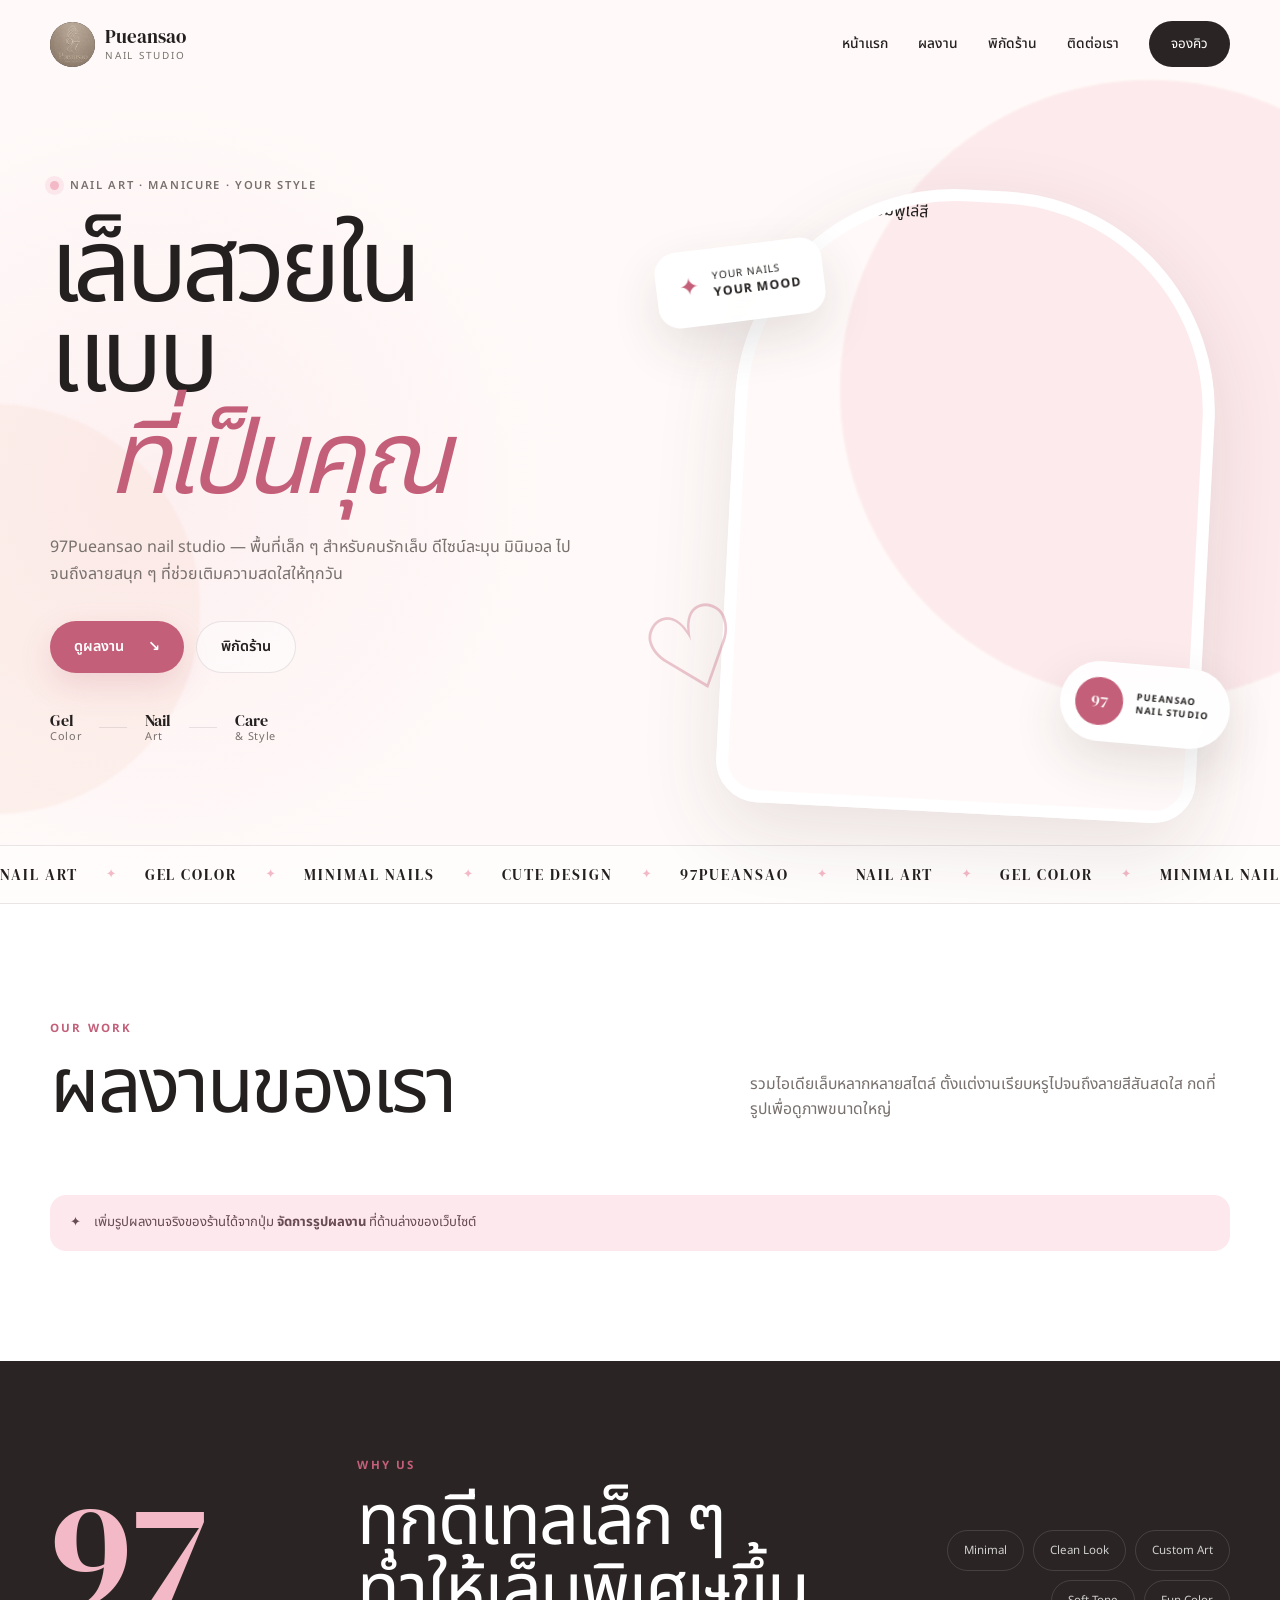
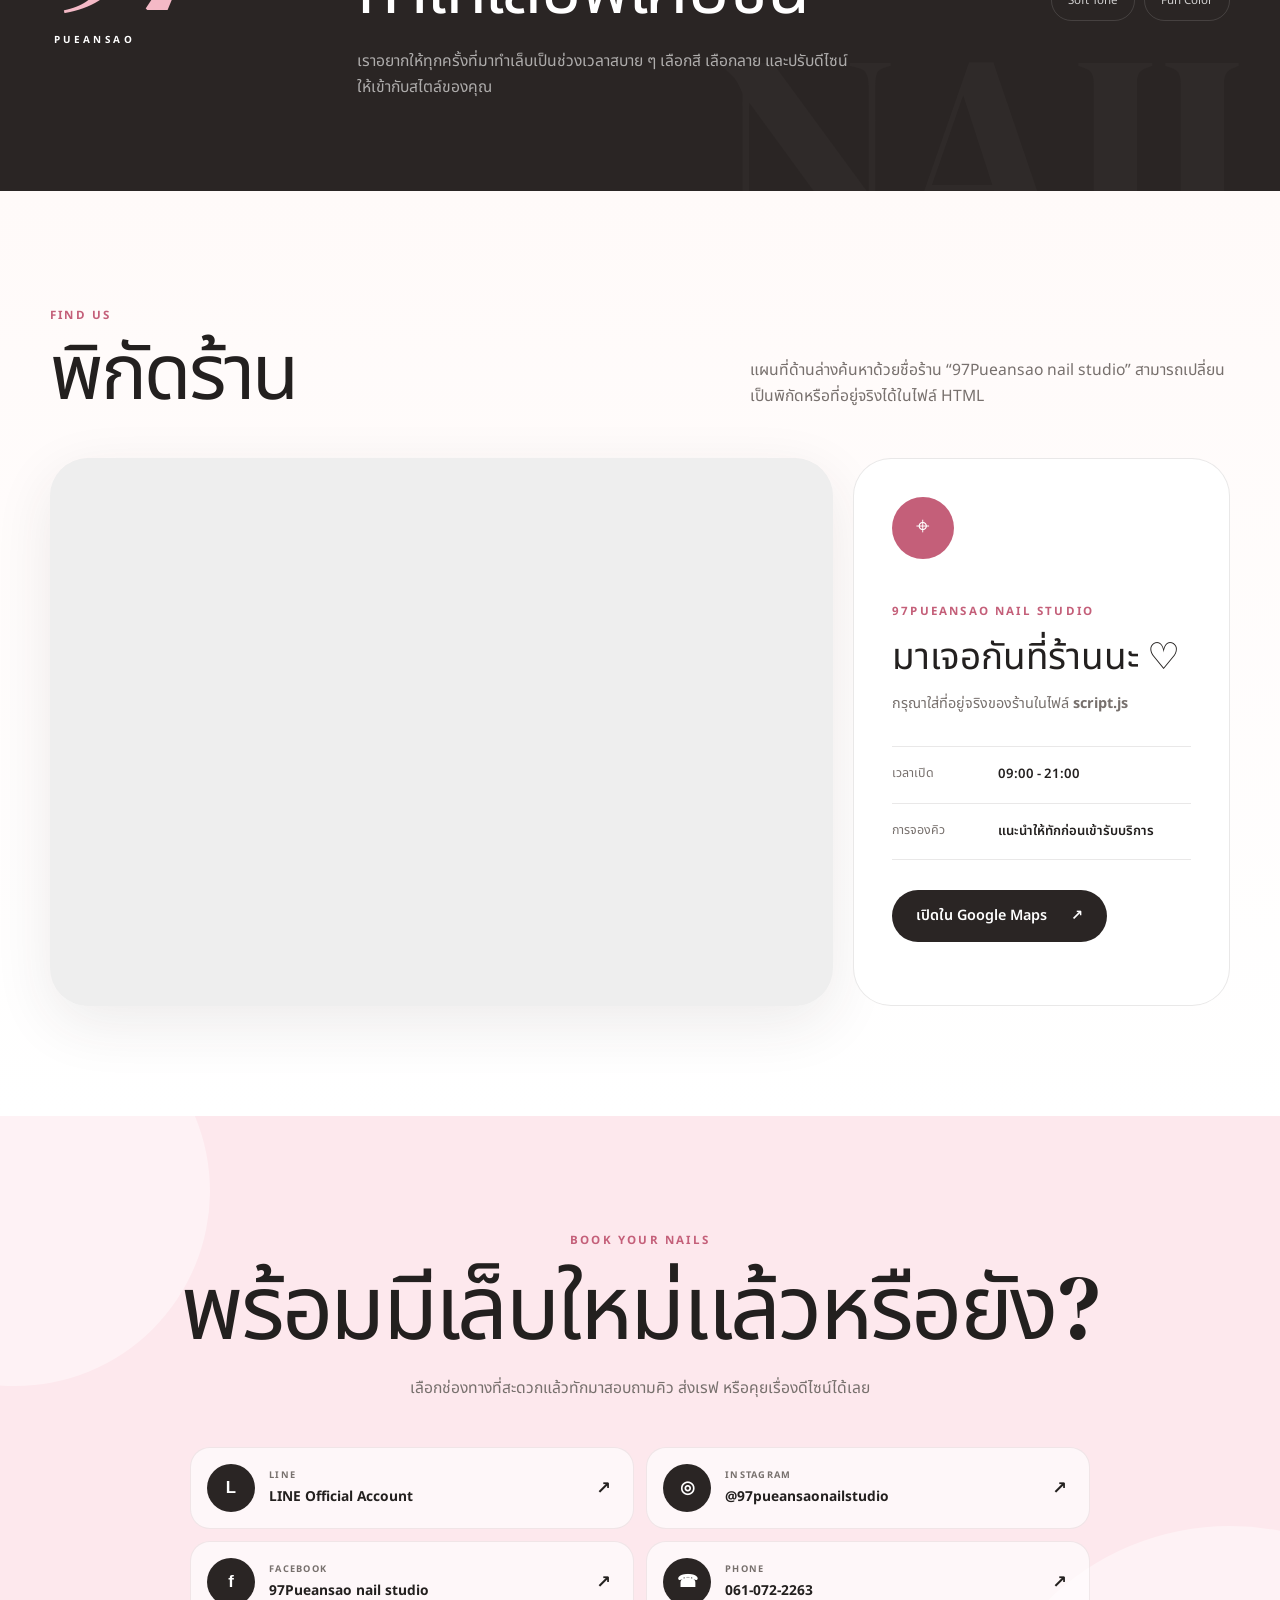
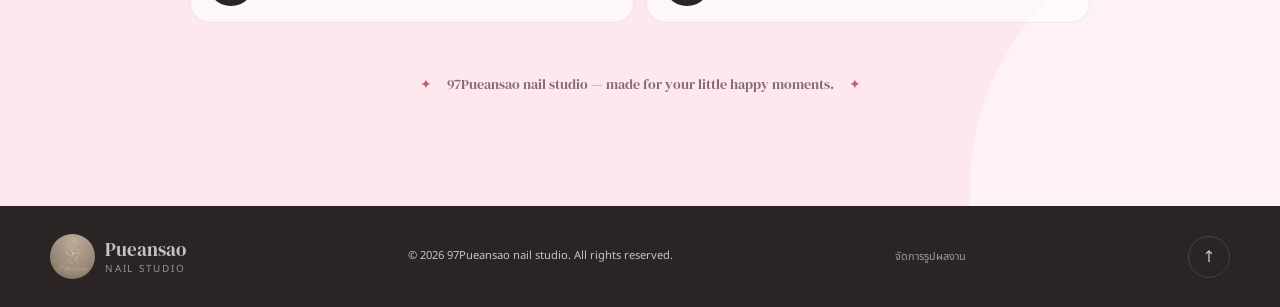
==== index.html @ 53c32f57 "Update Git" ====
<!DOCTYPE html>
<html lang="th">
<head>
  <meta charset="UTF-8" />
  <meta name="viewport" content="width=device-width, initial-scale=1.0" />
  <meta name="theme-color" content="#fff7f8" />
  <meta
    name="description"
    content="97Pueansao nail studio — ร้านทำเล็บสไตล์ละมุน ดูผลงาน พิกัดร้าน และช่องทางติดต่อได้ในหน้าเดียว"
  />
  <title>97Pueansao nail studio</title>

  <link rel="preconnect" href="https://fonts.googleapis.com">
  <link rel="preconnect" href="https://fonts.gstatic.com" crossorigin>
  <link href="https://fonts.googleapis.com/css2?family=DM+Serif+Display&family=Noto+Sans+Thai:wght@300;400;500;600;700&display=swap" rel="stylesheet">

  <link rel="stylesheet" href="styles.css" />
</head>

<body>
  <header class="site-header" id="top">
    <nav class="navbar container">
      <a class="brand" href="#top" aria-label="97Pueansao nail studio">
        <span class="brand-mark"><img src="assets/logo.jpg" alt="โลโก้ Pueansao Nail Studio" /></span>
        <span class="brand-text">
          <strong>Pueansao</strong>
          <small>nail studio</small>
        </span>
      </a>

      <button class="menu-toggle" type="button" aria-label="เปิดเมนู" aria-expanded="false">
        <span></span>
        <span></span>
      </button>

      <div class="nav-links">
        <a href="#home">หน้าแรก</a>
        <a href="#portfolio">ผลงาน</a>
        <a href="#location">พิกัดร้าน</a>
        <a href="#contact">ติดต่อเรา</a>
        <a class="nav-cta" href="#contact">จองคิว</a>
      </div>
    </nav>
  </header>

  <main>
    <section class="hero" id="home">
      <div class="hero-blob blob-one"></div>
      <div class="hero-blob blob-two"></div>

      <div class="container hero-grid">
        <div class="hero-copy reveal">
          <div class="eyebrow">
            <span class="eyebrow-dot"></span>
            NAIL ART · MANICURE · YOUR STYLE
          </div>

          <h1>
            เล็บสวยในแบบ
            <span>ที่เป็นคุณ</span>
          </h1>

          <p class="hero-text">
            97Pueansao nail studio — พื้นที่เล็ก ๆ สำหรับคนรักเล็บ
            ดีไซน์ละมุน มินิมอล ไปจนถึงลายสนุก ๆ ที่ช่วยเติมความสดใสให้ทุกวัน
          </p>

          <div class="hero-actions">
            <a class="btn btn-primary" href="#portfolio">
              ดูผลงาน
              <span aria-hidden="true">↘</span>
            </a>
            <a class="btn btn-ghost" href="#location">
              พิกัดร้าน
            </a>
          </div>

          <div class="hero-mini">
            <div>
              <strong>Gel</strong>
              <span>Color</span>
            </div>
            <i></i>
            <div>
              <strong>Nail</strong>
              <span>Art</span>
            </div>
            <i></i>
            <div>
              <strong>Care</strong>
              <span>& Style</span>
            </div>
          </div>
        </div>

        <div class="hero-visual reveal">
          <div class="hero-card hero-card-main">
            <img
              src="https://images.unsplash.com/photo-1746607242420-12fc2604775d?auto=format&fit=crop&w=1100&q=86"
              alt="ตัวอย่างเล็บโทนชมพูไล่สี"
            />
          </div>

          <div class="floating-card floating-card-top">
            <span class="sparkle">✦</span>
            <p>YOUR NAILS<br><strong>YOUR MOOD</strong></p>
          </div>

          <div class="floating-card floating-card-bottom">
            <span>97</span>
            <p>PUEANSAO<br>NAIL STUDIO</p>
          </div>

          <div class="hero-line-art">♡</div>
        </div>
      </div>

      <div class="marquee" aria-hidden="true">
        <div class="marquee-track">
          <span>NAIL ART</span><b>✦</b>
          <span>GEL COLOR</span><b>✦</b>
          <span>MINIMAL NAILS</span><b>✦</b>
          <span>CUTE DESIGN</span><b>✦</b>
          <span>97PUEANSAO</span><b>✦</b>
          <span>NAIL ART</span><b>✦</b>
          <span>GEL COLOR</span><b>✦</b>
          <span>MINIMAL NAILS</span><b>✦</b>
          <span>CUTE DESIGN</span><b>✦</b>
          <span>97PUEANSAO</span><b>✦</b>
        </div>
      </div>
    </section>

    <section class="portfolio section" id="portfolio">
      <div class="container">
        <div class="section-head reveal">
          <div>
            <span class="section-kicker">OUR WORK</span>
            <h2>ผลงานของเรา</h2>
          </div>
          <p>
            รวมไอเดียเล็บหลากหลายสไตล์ ตั้งแต่งานเรียบหรูไปจนถึงลายสีสันสดใส
            กดที่รูปเพื่อดูภาพขนาดใหญ่
          </p>
        </div>

        <div class="gallery" id="gallery"></div>

        <div class="portfolio-note reveal">
          <span>✦</span>
          <p>
            เพิ่มรูปผลงานจริงของร้านได้จากปุ่ม <strong>จัดการรูปผลงาน</strong> ที่ด้านล่างของเว็บไซต์
          </p>
        </div>
      </div>
    </section>

    <section class="about-strip">
      <div class="container about-grid">
        <div class="about-number reveal">
          <span>97</span>
          <small>PUEANSAO</small>
        </div>

        <div class="about-copy reveal">
          <span class="section-kicker">WHY US</span>
          <h2>ทุกดีเทลเล็ก ๆ<br>ทำให้เล็บพิเศษขึ้น</h2>
          <p>
            เราอยากให้ทุกครั้งที่มาทำเล็บเป็นช่วงเวลาสบาย ๆ
            เลือกสี เลือกลาย และปรับดีไซน์ให้เข้ากับสไตล์ของคุณ
          </p>
        </div>

        <div class="about-pills reveal">
          <span>Minimal</span>
          <span>Clean Look</span>
          <span>Custom Art</span>
          <span>Soft Tone</span>
          <span>Fun Color</span>
        </div>
      </div>
    </section>

    <section class="location section" id="location">
      <div class="container">
        <div class="section-head reveal">
          <div>
            <span class="section-kicker">FIND US</span>
            <h2>พิกัดร้าน</h2>
          </div>
          <p>
            แผนที่ด้านล่างค้นหาด้วยชื่อร้าน “97Pueansao nail studio”
            สามารถเปลี่ยนเป็นพิกัดหรือที่อยู่จริงได้ในไฟล์ HTML
          </p>
        </div>

        <div class="location-grid">
          <div class="map-card reveal">
            <iframe
              title="แผนที่ 97Pueansao nail studio"
              src="https://www.google.com/maps?q=97Pueansao%20nail%20studio&output=embed"
              loading="lazy"
              referrerpolicy="no-referrer-when-downgrade">
            </iframe>
          </div>

          <aside class="location-info reveal">
            <div class="location-icon">⌖</div>
            <span class="section-kicker">97PUEANSAO NAIL STUDIO</span>
            <h3>มาเจอกันที่ร้านนะ ♡</h3>

            <p class="location-address" id="shopAddress">
              กรุณาใส่ที่อยู่จริงของร้านในไฟล์ <strong>script.js</strong>
            </p>

            <div class="info-list">
              <div>
                <span>เวลาเปิด</span>
                <strong id="shopHours">09:00 - 21:00</strong>
              </div>
              <div>
                <span>การจองคิว</span>
                <strong>แนะนำให้ทักก่อนเข้ารับบริการ</strong>
              </div>
            </div>

            <a class="btn btn-dark" id="mapButton" href="https://www.google.com/maps/search/?api=1&query=97Pueansao+nail+studio" target="_blank" rel="noopener">
              เปิดใน Google Maps
              <span>↗</span>
            </a>
          </aside>
        </div>
      </div>
    </section>

    <section class="contact section" id="contact">
      <div class="contact-orb orb-left"></div>
      <div class="contact-orb orb-right"></div>

      <div class="container contact-inner reveal">
        <span class="section-kicker">BOOK YOUR NAILS</span>
        <h2>พร้อมมีเล็บใหม่แล้วหรือยัง?</h2>
        <p>
          เลือกช่องทางที่สะดวกแล้วทักมาสอบถามคิว ส่งเรฟ หรือคุยเรื่องดีไซน์ได้เลย
        </p>

        <div class="contact-links">
          <a class="contact-card" id="lineLink" href="#" data-contact="line">
            <span class="contact-icon">L</span>
            <div>
              <small>LINE</small>
              <strong id="lineText">เพิ่ม LINE ID</strong>
            </div>
            <b>↗</b>
          </a>

          <a class="contact-card" id="instagramLink" href="#" data-contact="instagram">
            <span class="contact-icon">◎</span>
            <div>
              <small>INSTAGRAM</small>
              <strong id="instagramText">เพิ่ม Instagram</strong>
            </div>
            <b>↗</b>
          </a>

          <a class="contact-card" id="facebookLink" href="#" data-contact="facebook">
            <span class="contact-icon">f</span>
            <div>
              <small>FACEBOOK</small>
              <strong id="facebookText">เพิ่ม Facebook</strong>
            </div>
            <b>↗</b>
          </a>

          <a class="contact-card" id="phoneLink" href="#" data-contact="phone">
            <span class="contact-icon">☎</span>
            <div>
              <small>PHONE</small>
              <strong id="phoneText">เพิ่มเบอร์โทร</strong>
            </div>
            <b>↗</b>
          </a>
        </div>

        <div class="contact-foot">
          <span>✦</span>
          <p>97Pueansao nail studio — made for your little happy moments.</p>
          <span>✦</span>
        </div>
      </div>
    </section>
  </main>

  <footer class="footer">
    <div class="container footer-inner">
      <a class="brand footer-brand" href="#top">
        <span class="brand-mark"><img src="assets/logo.jpg" alt="โลโก้ Pueansao Nail Studio" /></span>
        <span class="brand-text">
          <strong>Pueansao</strong>
          <small>nail studio</small>
        </span>
      </a>

      <p>© <span id="year"></span> 97Pueansao nail studio. All rights reserved.</p>

      <button class="admin-entry" id="adminEntry" type="button">จัดการรูปผลงาน</button>

      <a href="#top" class="back-top" aria-label="กลับขึ้นด้านบน">↑</a>
    </div>
  </footer>

  <dialog class="admin-dialog" id="adminLoginDialog" aria-labelledby="adminLoginTitle">
    <form class="admin-panel" id="adminLoginForm">
      <button class="dialog-close" type="button" data-close-dialog="adminLoginDialog" aria-label="ปิด">×</button>
      <span class="section-kicker">ADMIN</span>
      <h2 id="adminLoginTitle">เข้าสู่ระบบจัดการรูป</h2>
      <p>กรอกรหัสผ่านเพื่อเพิ่มหรือลบรูปผลงาน</p>
      <label>รหัสผ่าน<input id="adminPassword" type="password" required autocomplete="current-password" /></label>
      <p class="form-message" id="adminLoginMessage" aria-live="polite"></p>
      <button class="btn btn-dark" type="submit">เข้าสู่ระบบ <span>→</span></button>
    </form>
  </dialog>

  <dialog class="admin-dialog" id="adminGalleryDialog" aria-labelledby="adminGalleryTitle">
    <form class="admin-panel" id="adminGalleryForm">
      <button class="dialog-close" type="button" data-close-dialog="adminGalleryDialog" aria-label="ปิด">×</button>
      <span class="section-kicker">GALLERY ADMIN</span>
      <h2 id="adminGalleryTitle">เพิ่มรูปผลงาน</h2>
      <p>เลือก JPG, PNG หรือ WebP ได้ครั้งละหลายรูป ระบบจะย่อขนาดให้ก่อนบันทึก</p>
      <label>ชื่อผลงาน (ใช้กับทุกรูป)<input id="uploadTitle" type="text" maxlength="60" placeholder="เช่น Soft pink manicure" /></label>
      <label>เลือกรูป<input id="galleryFiles" type="file" accept="image/jpeg,image/png,image/webp" multiple required /></label>
      <p class="form-message" id="adminGalleryMessage" aria-live="polite"></p>
      <div class="admin-actions">
        <button class="btn btn-dark" type="submit">บันทึกรูป <span>↑</span></button>
        <button class="text-button" id="adminLogout" type="button">ออกจากระบบ</button>
      </div>
    </form>
  </dialog>

  <div class="lightbox" id="lightbox" aria-hidden="true" role="dialog" aria-label="รูปผลงานขนาดใหญ่">
    <button class="lightbox-close" type="button" aria-label="ปิดรูป">×</button>
    <div class="lightbox-content">
      <img id="lightboxImage" src="" alt="" />
      <p id="lightboxTitle"></p>
    </div>
  </div>

  <script src="script.js"></script>
</body>
</html>
---- styles.css ----
:root {
  --bg: #fffaf9;
  --paper: #ffffff;
  --ink: #23201f;
  --muted: #77706d;
  --pink: #f4b9c6;
  --pink-soft: #fde8ed;
  --peach: #f5d6c8;
  --cream: #f7efe5;
  --rose: #c45f79;
  --dark: #2a2524;
  --border: rgba(42, 37, 36, 0.1);
  --shadow: 0 26px 80px rgba(67, 44, 44, 0.12);
  --radius-xl: 38px;
  --radius-lg: 28px;
  --radius-md: 20px;
  --container: 1180px;
}

* {
  box-sizing: border-box;
}

html {
  scroll-behavior: smooth;
}

body {
  margin: 0;
  min-width: 320px;
  color: var(--ink);
  background:
    radial-gradient(circle at 12% 14%, rgba(244, 185, 198, 0.16), transparent 26rem),
    var(--bg);
  font-family: "Noto Sans Thai", system-ui, -apple-system, BlinkMacSystemFont, "Segoe UI", sans-serif;
  line-height: 1.65;
  overflow-x: hidden;
}

body.no-scroll {
  overflow: hidden;
}

img {
  display: block;
  width: 100%;
}

a {
  color: inherit;
  text-decoration: none;
}

button,
a {
  -webkit-tap-highlight-color: transparent;
}

button {
  font: inherit;
}

.container {
  width: min(calc(100% - 40px), var(--container));
  margin-inline: auto;
}

.section {
  padding: 110px 0;
}

.section-kicker {
  display: inline-block;
  margin-bottom: 10px;
  color: var(--rose);
  font-size: 0.72rem;
  font-weight: 700;
  letter-spacing: 0.19em;
}

.section-head {
  display: grid;
  grid-template-columns: 1fr minmax(280px, 480px);
  gap: 40px;
  align-items: end;
  margin-bottom: 48px;
}

.section-head h2,
.about-copy h2,
.contact h2 {
  margin: 0;
  font-family: "DM Serif Display", "Noto Sans Thai", serif;
  font-size: clamp(2.6rem, 6vw, 4.9rem);
  line-height: 0.98;
  font-weight: 400;
  letter-spacing: -0.03em;
}

.section-head p,
.about-copy p,
.contact-inner > p {
  margin: 0;
  color: var(--muted);
  font-size: 0.98rem;
}

/* Header */
.site-header {
  position: fixed;
  z-index: 50;
  top: 0;
  left: 0;
  width: 100%;
  transition: 0.35s ease;
}

.site-header.scrolled {
  background: rgba(255, 250, 249, 0.82);
  border-bottom: 1px solid var(--border);
  backdrop-filter: blur(18px);
  -webkit-backdrop-filter: blur(18px);
}

.navbar {
  height: 88px;
  display: flex;
  align-items: center;
  justify-content: space-between;
}

.brand {
  display: inline-flex;
  align-items: center;
  gap: 10px;
}

.brand-mark {
  width: 45px;
  height: 45px;
  display: grid;
  place-items: center;
  overflow: hidden;
  border-radius: 50%;
  background: var(--dark);
  color: white;
  font-family: "DM Serif Display", serif;
  font-size: 1.15rem;
  line-height: 1;
}

.brand-mark img {
  width: 100%;
  height: 100%;
  object-fit: cover;
  object-position: center 43%;
}

.brand-text {
  display: flex;
  flex-direction: column;
  line-height: 1;
}

.brand-text strong {
  font-family: "DM Serif Display", serif;
  font-size: 1.2rem;
  font-weight: 400;
}

.brand-text small {
  margin-top: 5px;
  color: var(--muted);
  font-size: 0.62rem;
  text-transform: uppercase;
  letter-spacing: 0.18em;
}

.nav-links {
  display: flex;
  align-items: center;
  gap: 30px;
}

.nav-links > a:not(.nav-cta) {
  position: relative;
  font-size: 0.86rem;
  font-weight: 500;
}

.nav-links > a:not(.nav-cta)::after {
  content: "";
  position: absolute;
  left: 0;
  bottom: -7px;
  width: 0;
  height: 1px;
  background: var(--ink);
  transition: width 0.25s ease;
}

.nav-links > a:not(.nav-cta):hover::after {
  width: 100%;
}

.nav-cta {
  padding: 12px 22px;
  border-radius: 999px;
  color: white;
  background: var(--dark);
  font-size: 0.84rem;
}

.menu-toggle {
  display: none;
  width: 46px;
  height: 46px;
  border: 0;
  border-radius: 50%;
  background: var(--dark);
  cursor: pointer;
}

.menu-toggle span {
  width: 18px;
  height: 1.5px;
  display: block;
  margin: 5px auto;
  background: white;
  transition: 0.25s ease;
}

/* Hero */
.hero {
  position: relative;
  min-height: 100vh;
  padding: 145px 0 0;
  overflow: hidden;
}

.hero-grid {
  min-height: calc(100vh - 200px);
  display: grid;
  grid-template-columns: 0.95fr 1.05fr;
  gap: 65px;
  align-items: center;
}

.hero-copy {
  position: relative;
  z-index: 2;
  padding-bottom: 70px;
}

.eyebrow {
  display: flex;
  align-items: center;
  gap: 11px;
  margin-bottom: 25px;
  color: var(--muted);
  font-size: 0.7rem;
  font-weight: 600;
  letter-spacing: 0.15em;
}

.eyebrow-dot {
  width: 9px;
  height: 9px;
  border-radius: 50%;
  background: var(--pink);
  box-shadow: 0 0 0 5px rgba(244, 185, 198, 0.25);
}

.hero h1 {
  margin: 0;
  max-width: 650px;
  font-family: "DM Serif Display", "Noto Sans Thai", serif;
  font-size: clamp(4rem, 8vw, 7.2rem);
  font-weight: 400;
  line-height: 0.88;
  letter-spacing: -0.055em;
}

.hero h1 span {
  display: block;
  margin: 12px 0 0 58px;
  color: var(--rose);
  font-style: italic;
  white-space: nowrap;
}

.hero-text {
  max-width: 530px;
  margin: 32px 0 0;
  color: var(--muted);
  font-size: 1rem;
}

.hero-actions {
  display: flex;
  flex-wrap: wrap;
  gap: 12px;
  margin-top: 34px;
}

.btn {
  min-height: 52px;
  display: inline-flex;
  align-items: center;
  justify-content: center;
  gap: 24px;
  padding: 0 24px;
  border-radius: 999px;
  font-size: 0.9rem;
  font-weight: 600;
  transition: transform 0.2s ease, box-shadow 0.2s ease, background 0.2s ease;
}

.btn:hover {
  transform: translateY(-2px);
}

.btn-primary {
  color: white;
  background: var(--rose);
  box-shadow: 0 12px 32px rgba(196, 95, 121, 0.2);
}

.btn-ghost {
  border: 1px solid var(--border);
  background: rgba(255, 255, 255, 0.46);
}

.btn-dark {
  color: white;
  background: var(--dark);
}

.hero-mini {
  display: flex;
  align-items: center;
  gap: 18px;
  margin-top: 38px;
}

.hero-mini div {
  display: flex;
  flex-direction: column;
  line-height: 1.2;
}

.hero-mini strong {
  font-family: "DM Serif Display", serif;
  font-size: 1rem;
  font-weight: 400;
}

.hero-mini span {
  color: var(--muted);
  font-size: 0.68rem;
  letter-spacing: 0.06em;
}

.hero-mini i {
  width: 28px;
  height: 1px;
  background: var(--border);
}

.hero-visual {
  position: relative;
  min-height: 650px;
}

.hero-card {
  position: absolute;
  overflow: hidden;
  box-shadow: var(--shadow);
}

.hero-card-main {
  top: 20px;
  right: 20px;
  width: min(82%, 480px);
  aspect-ratio: 0.77;
  border: 12px solid white;
  border-radius: 220px 220px 42px 42px;
  transform: rotate(3deg);
}

.hero-card-main img {
  height: 100%;
  object-fit: cover;
}

.floating-card {
  position: absolute;
  z-index: 3;
  display: flex;
  align-items: center;
  background: rgba(255, 255, 255, 0.9);
  border: 1px solid rgba(255, 255, 255, 0.9);
  box-shadow: 0 20px 50px rgba(50, 35, 35, 0.12);
  backdrop-filter: blur(12px);
}

.floating-card-top {
  top: 75px;
  left: 2%;
  gap: 14px;
  padding: 17px 22px;
  border-radius: 22px;
  transform: rotate(-7deg);
}

.floating-card-top .sparkle {
  color: var(--rose);
  font-size: 1.5rem;
}

.floating-card-top p {
  margin: 0;
  font-size: 0.64rem;
  line-height: 1.45;
  letter-spacing: 0.1em;
}

.floating-card-top strong {
  font-size: 0.77rem;
}

.floating-card-bottom {
  right: 0;
  bottom: 75px;
  gap: 13px;
  padding: 15px 20px 15px 14px;
  border-radius: 999px;
  transform: rotate(5deg);
}

.floating-card-bottom > span {
  width: 48px;
  height: 48px;
  display: grid;
  place-items: center;
  border-radius: 50%;
  color: white;
  background: var(--rose);
  font-family: "DM Serif Display", serif;
  font-size: 1rem;
}

.floating-card-bottom p {
  margin: 0;
  font-size: 0.58rem;
  font-weight: 700;
  line-height: 1.4;
  letter-spacing: 0.13em;
}

.hero-line-art {
  position: absolute;
  left: 0;
  bottom: 75px;
  color: rgba(196, 95, 121, 0.34);
  font-family: Georgia, serif;
  font-size: 7rem;
  transform: rotate(-20deg);
}

.hero-blob {
  position: absolute;
  border-radius: 50%;
  filter: blur(1px);
}

.blob-one {
  top: 80px;
  right: -180px;
  width: 620px;
  height: 620px;
  background: rgba(244, 185, 198, 0.24);
}

.blob-two {
  left: -210px;
  bottom: 90px;
  width: 410px;
  height: 410px;
  background: rgba(245, 214, 200, 0.25);
}

.marquee {
  width: 100%;
  overflow: hidden;
  border-block: 1px solid var(--border);
  background: rgba(255, 255, 255, 0.38);
}

.marquee-track {
  width: max-content;
  display: flex;
  align-items: center;
  gap: 28px;
  padding: 16px 0;
  animation: marquee 24s linear infinite;
}

.marquee span {
  font-family: "DM Serif Display", serif;
  font-size: 0.95rem;
  letter-spacing: 0.13em;
}

.marquee b {
  color: var(--pink);
  font-size: 0.8rem;
}

@keyframes marquee {
  to {
    transform: translateX(-50%);
  }
}

/* Portfolio */
.portfolio {
  background: var(--paper);
}

.gallery {
  display: grid;
  grid-template-columns: repeat(3, 1fr);
  grid-auto-rows: 245px;
  gap: 16px;
}

.gallery-item {
  position: relative;
  min-width: 0;
  padding: 0;
  overflow: hidden;
  border: 0;
  border-radius: var(--radius-md);
  background: var(--cream);
  cursor: zoom-in;
}

.gallery-tall {
  grid-row: span 2;
}

.gallery-wide {
  grid-column: span 2;
}

.gallery-item img {
  width: 100%;
  height: 100%;
  object-fit: cover;
  transition: transform 0.55s cubic-bezier(.2,.8,.2,1);
}

.gallery-overlay {
  position: absolute;
  inset: auto 12px 12px 12px;
  display: flex;
  justify-content: space-between;
  align-items: center;
  gap: 14px;
  padding: 14px 16px;
  border: 1px solid rgba(255, 255, 255, 0.4);
  border-radius: 15px;
  color: white;
  background: rgba(28, 23, 22, 0.34);
  backdrop-filter: blur(12px);
  opacity: 0;
  transform: translateY(12px);
  transition: 0.3s ease;
}

.gallery-overlay small {
  font-size: 0.58rem;
  font-weight: 700;
  letter-spacing: 0.14em;
}

.gallery-overlay strong {
  font-family: "DM Serif Display", serif;
  font-size: 1rem;
  font-weight: 400;
}

.gallery-item:hover img {
  transform: scale(1.045);
}

.gallery-item:hover .gallery-overlay {
  opacity: 1;
  transform: translateY(0);
}

.portfolio-note {
  display: flex;
  align-items: center;
  gap: 13px;
  margin-top: 24px;
  padding: 17px 20px;
  border-radius: 16px;
  background: var(--pink-soft);
  color: #684b53;
  font-size: 0.82rem;
}

.portfolio-note p {
  margin: 0;
}

.portfolio-note code {
  padding: 2px 6px;
  border-radius: 6px;
  background: rgba(255,255,255,0.55);
}

/* About strip */
.about-strip {
  position: relative;
  padding: 90px 0;
  overflow: hidden;
  background: var(--dark);
  color: white;
}

.about-strip::after {
  content: "NAIL";
  position: absolute;
  right: -35px;
  bottom: -105px;
  color: rgba(255, 255, 255, 0.025);
  font-family: "DM Serif Display", serif;
  font-size: 18rem;
  line-height: 1;
}

.about-grid {
  position: relative;
  z-index: 2;
  display: grid;
  grid-template-columns: 0.7fr 1.4fr 0.9fr;
  gap: 60px;
  align-items: center;
}

.about-number {
  display: flex;
  flex-direction: column;
  align-items: flex-start;
}

.about-number span {
  color: var(--pink);
  font-family: "DM Serif Display", serif;
  font-size: clamp(7rem, 12vw, 10rem);
  line-height: 0.7;
}

.about-number small {
  margin-top: 22px;
  padding-left: 4px;
  font-size: 0.62rem;
  font-weight: 700;
  letter-spacing: 0.34em;
}

.about-copy h2 {
  font-size: clamp(2.6rem, 5.5vw, 4.5rem);
}

.about-copy p {
  max-width: 500px;
  margin-top: 26px;
  color: rgba(255, 255, 255, 0.62);
}

.about-pills {
  display: flex;
  flex-wrap: wrap;
  justify-content: flex-end;
  gap: 9px;
}

.about-pills span {
  padding: 10px 16px;
  border: 1px solid rgba(255, 255, 255, 0.13);
  border-radius: 999px;
  color: rgba(255, 255, 255, 0.78);
  font-size: 0.72rem;
}

/* Location */
.location {
  background: linear-gradient(180deg, var(--bg), #fff);
}

.location-grid {
  display: grid;
  grid-template-columns: 1.35fr 0.65fr;
  gap: 20px;
}

.map-card {
  min-height: 540px;
  overflow: hidden;
  border-radius: var(--radius-xl);
  background: #eee;
  box-shadow: 0 18px 60px rgba(51, 42, 40, 0.09);
}

.map-card iframe {
  width: 100%;
  height: 100%;
  min-height: 540px;
  border: 0;
  filter: saturate(0.68) contrast(0.95);
}

.location-info {
  padding: 38px;
  border: 1px solid var(--border);
  border-radius: var(--radius-xl);
  background: white;
}

.location-icon {
  width: 62px;
  height: 62px;
  display: grid;
  place-items: center;
  margin-bottom: 38px;
  border-radius: 50%;
  color: white;
  background: var(--rose);
  font-size: 1.5rem;
}

.location-info h3 {
  margin: 4px 0 15px;
  font-family: "DM Serif Display", "Noto Sans Thai", serif;
  font-size: 2.3rem;
  font-weight: 400;
  line-height: 1.15;
}

.location-address {
  margin: 0 0 30px;
  color: var(--muted);
  font-size: 0.9rem;
}

.info-list {
  margin-bottom: 30px;
  border-top: 1px solid var(--border);
}

.info-list div {
  display: grid;
  grid-template-columns: 92px 1fr;
  gap: 14px;
  padding: 17px 0;
  border-bottom: 1px solid var(--border);
}

.info-list span {
  color: var(--muted);
  font-size: 0.78rem;
}

.info-list strong {
  font-size: 0.82rem;
  font-weight: 600;
}

/* Contact */
.contact {
  position: relative;
  overflow: hidden;
  color: var(--ink);
  background: var(--pink-soft);
}

.contact-inner {
  position: relative;
  z-index: 2;
  text-align: center;
}

.contact h2 {
  margin-top: 4px;
  font-size: clamp(3rem, 7vw, 5.7rem);
}

.contact-inner > p {
  max-width: 620px;
  margin: 24px auto 0;
}

.contact-links {
  max-width: 900px;
  display: grid;
  grid-template-columns: repeat(2, 1fr);
  gap: 12px;
  margin: 45px auto 0;
}

.contact-card {
  display: grid;
  grid-template-columns: 48px 1fr auto;
  gap: 14px;
  align-items: center;
  padding: 16px;
  border: 1px solid rgba(112, 69, 81, 0.1);
  border-radius: 20px;
  text-align: left;
  background: rgba(255, 255, 255, 0.64);
  transition: transform 0.22s ease, background 0.22s ease, box-shadow 0.22s ease;
}

.contact-card:hover {
  transform: translateY(-3px);
  background: white;
  box-shadow: 0 18px 45px rgba(87, 52, 61, 0.08);
}

.contact-icon {
  width: 48px;
  height: 48px;
  display: grid;
  place-items: center;
  border-radius: 50%;
  color: white;
  background: var(--dark);
  font-family: Arial, sans-serif;
  font-size: 1.05rem;
  font-weight: 700;
}

.contact-card div {
  display: flex;
  flex-direction: column;
}

.contact-card small {
  color: var(--muted);
  font-size: 0.58rem;
  font-weight: 700;
  letter-spacing: 0.14em;
}

.contact-card strong {
  margin-top: 3px;
  font-size: 0.86rem;
}

.contact-card b {
  padding-right: 6px;
  font-size: 1.1rem;
}

.contact-foot {
  display: flex;
  align-items: center;
  justify-content: center;
  gap: 15px;
  margin-top: 50px;
  color: #896b73;
  font-family: "DM Serif Display", serif;
  font-size: 0.88rem;
}

.contact-foot p {
  margin: 0;
}

.contact-foot span {
  color: var(--rose);
}

.contact-orb {
  position: absolute;
  border-radius: 50%;
  background: rgba(255, 255, 255, 0.42);
}

.orb-left {
  width: 390px;
  height: 390px;
  left: -180px;
  top: -120px;
}

.orb-right {
  width: 520px;
  height: 520px;
  right: -210px;
  bottom: -240px;
}

/* Footer */
.footer {
  padding: 28px 0;
  color: rgba(255, 255, 255, 0.72);
  background: var(--dark);
}

.footer-inner {
  display: flex;
  align-items: center;
  justify-content: space-between;
  gap: 20px;
}

.footer-brand .brand-mark {
  background: transparent;
}

.footer-brand .brand-text small {
  color: rgba(255,255,255,.5);
}

.footer p {
  margin: 0;
  font-size: 0.7rem;
}

.admin-entry,
.text-button {
  padding: 0;
  border: 0;
  color: inherit;
  background: transparent;
  font: inherit;
  cursor: pointer;
}

.admin-entry {
  color: rgba(255,255,255,.55);
  font-size: .68rem;
}

.admin-entry:hover,
.text-button:hover { color: var(--pink); }

.admin-dialog {
  width: min(calc(100% - 36px), 500px);
  padding: 0;
  border: 0;
  border-radius: 28px;
  color: var(--ink);
  background: var(--paper);
  box-shadow: 0 30px 100px rgba(42,37,36,.28);
}

.admin-dialog::backdrop { background: rgba(32, 24, 25, .55); backdrop-filter: blur(4px); }

.admin-panel { position: relative; padding: 38px; }
.admin-panel h2 { margin: 0; font-family: "DM Serif Display", "Noto Sans Thai", serif; font-size: 2.15rem; font-weight: 400; line-height: 1; }
.admin-panel > p { margin: 13px 0 25px; color: var(--muted); font-size: .86rem; }
.admin-panel label { display: grid; gap: 7px; margin-top: 16px; font-size: .78rem; font-weight: 700; }
.admin-panel input { width: 100%; padding: 12px 14px; border: 1px solid var(--border); border-radius: 12px; color: var(--ink); background: var(--bg); font: inherit; }
.admin-panel input:focus { outline: 2px solid rgba(196,95,121,.35); border-color: var(--rose); }
.dialog-close { position: absolute; top: 16px; right: 16px; width: 34px; height: 34px; border: 0; border-radius: 50%; color: var(--ink); background: var(--pink-soft); font-size: 1.35rem; cursor: pointer; }
.form-message { min-height: 20px; margin: 12px 0 !important; color: var(--rose) !important; font-size: .78rem !important; }
.admin-actions { display: flex; align-items: center; justify-content: space-between; gap: 15px; margin-top: 20px; }
.text-button { color: var(--muted); font-size: .78rem; }

.gallery-uploaded { position: relative; }
.gallery-uploaded .gallery-delete { display: none; position: absolute; z-index: 3; top: 12px; right: 12px; width: 34px; height: 34px; border: 0; border-radius: 50%; color: white; background: rgba(42,37,36,.8); font-size: 1.25rem; cursor: pointer; }
body.admin-mode .gallery-uploaded .gallery-delete { display: grid; place-items: center; }

.back-top {
  width: 42px;
  height: 42px;
  display: grid;
  place-items: center;
  border: 1px solid rgba(255,255,255,.13);
  border-radius: 50%;
}

/* Lightbox */
.lightbox {
  position: fixed;
  z-index: 100;
  inset: 0;
  display: grid;
  place-items: center;
  padding: 30px;
  background: rgba(22, 18, 18, 0.88);
  backdrop-filter: blur(10px);
  opacity: 0;
  visibility: hidden;
  transition: 0.28s ease;
}

.lightbox.active {
  opacity: 1;
  visibility: visible;
}

.lightbox-content {
  max-width: 900px;
  width: min(100%, 900px);
  max-height: 88vh;
  display: flex;
  flex-direction: column;
  align-items: center;
}

.lightbox-content img {
  max-width: 100%;
  max-height: 78vh;
  width: auto;
  height: auto;
  border-radius: 24px;
  box-shadow: 0 30px 90px rgba(0,0,0,.35);
}

.lightbox-content p {
  margin: 14px 0 0;
  color: white;
  font-family: "DM Serif Display", serif;
  font-size: 1.1rem;
}

.lightbox-close {
  position: absolute;
  top: 22px;
  right: 25px;
  width: 48px;
  height: 48px;
  border: 1px solid rgba(255,255,255,.18);
  border-radius: 50%;
  color: white;
  background: rgba(255,255,255,.08);
  font-size: 1.8rem;
  line-height: 1;
  cursor: pointer;
}

/* Reveal */
.reveal {
  opacity: 0;
  transform: translateY(24px);
  transition:
    opacity 0.7s ease,
    transform 0.7s cubic-bezier(.2,.7,.2,1);
}

.reveal.visible {
  opacity: 1;
  transform: translateY(0);
}

/* Responsive */
@media (max-width: 980px) {
  .section {
    padding: 85px 0;
  }

  .nav-links {
    position: fixed;
    inset: 75px 20px auto 20px;
    display: flex;
    flex-direction: column;
    align-items: stretch;
    gap: 4px;
    padding: 20px;
    border: 1px solid var(--border);
    border-radius: 24px;
    background: rgba(255, 250, 249, 0.97);
    box-shadow: var(--shadow);
    opacity: 0;
    visibility: hidden;
    transform: translateY(-10px);
    transition: 0.25s ease;
  }

  .nav-links.open {
    opacity: 1;
    visibility: visible;
    transform: translateY(0);
  }

  .nav-links a {
    padding: 12px 14px;
    border-radius: 13px;
  }

  .nav-links > a:not(.nav-cta)::after {
    display: none;
  }

  .nav-cta {
    text-align: center;
    margin-top: 5px;
  }

  .menu-toggle {
    display: block;
  }

  .menu-toggle.active span:first-child {
    transform: translateY(3.2px) rotate(45deg);
  }

  .menu-toggle.active span:last-child {
    transform: translateY(-3.2px) rotate(-45deg);
  }

  .hero {
    padding-top: 110px;
  }

  .hero-grid {
    grid-template-columns: 1fr;
    gap: 10px;
  }

  .hero-copy {
    padding: 35px 0 0;
  }

  .hero h1 {
    max-width: 760px;
  }

  .hero-visual {
    min-height: 600px;
  }

  .hero-card-main {
    left: 50%;
    right: auto;
    width: min(68%, 470px);
    transform: translateX(-45%) rotate(3deg);
  }

  .floating-card-top {
    left: 11%;
  }

  .floating-card-bottom {
    right: 10%;
  }

  .section-head {
    grid-template-columns: 1fr;
    align-items: start;
  }

  .gallery {
    grid-template-columns: repeat(2, 1fr);
  }

  .gallery-wide {
    grid-column: span 1;
  }

  .about-grid {
    grid-template-columns: 0.75fr 1.25fr;
    gap: 45px;
  }

  .about-pills {
    grid-column: 1 / -1;
    justify-content: flex-start;
  }

  .location-grid {
    grid-template-columns: 1fr;
  }

  .map-card,
  .map-card iframe {
    min-height: 470px;
  }
}

@media (max-width: 640px) {
  .container {
    width: min(calc(100% - 28px), var(--container));
  }

  .navbar {
    height: 76px;
  }

  .brand-mark {
    width: 40px;
    height: 40px;
  }

  .brand-text strong {
    font-size: 1.05rem;
  }

  .hero {
    padding-top: 84px;
  }

  .hero-copy {
    padding-top: 42px;
  }

  .hero h1 {
    font-size: clamp(3.65rem, 17vw, 5.2rem);
  }

  .hero h1 span {
    margin-left: 20px;
    white-space: normal;
  }

  .hero-text {
    font-size: 0.9rem;
  }

  .hero-mini {
    gap: 12px;
  }

  .hero-mini i {
    width: 17px;
  }

  .hero-visual {
    min-height: 500px;
  }

  .hero-card-main {
    top: 25px;
    width: min(82%, 390px);
    border-width: 8px;
  }

  .floating-card-top {
    left: 0;
    top: 75px;
    padding: 12px 15px;
  }

  .floating-card-bottom {
    right: 0;
    bottom: 55px;
    padding: 10px 14px 10px 10px;
  }

  .floating-card-bottom > span {
    width: 42px;
    height: 42px;
  }

  .hero-line-art {
    font-size: 5rem;
    bottom: 60px;
  }

  .section {
    padding: 72px 0;
  }

  .section-head {
    gap: 18px;
    margin-bottom: 30px;
  }

  .section-head h2 {
    font-size: 3.15rem;
  }

  .gallery {
    grid-template-columns: 1fr;
    grid-auto-rows: 330px;
    gap: 12px;
  }

  .gallery-tall {
    grid-row: span 1;
  }

  .gallery-overlay {
    opacity: 1;
    transform: translateY(0);
  }

  .portfolio-note {
    align-items: flex-start;
  }

  .about-strip {
    padding: 74px 0;
  }

  .about-grid {
    grid-template-columns: 1fr;
    gap: 36px;
  }

  .about-number span {
    font-size: 7.4rem;
  }

  .about-pills {
    grid-column: auto;
  }

  .location-info {
    padding: 27px;
    border-radius: 28px;
  }

  .map-card,
  .map-card iframe {
    min-height: 390px;
    border-radius: 28px;
  }

  .contact-links {
    grid-template-columns: 1fr;
  }

  .contact h2 {
    font-size: 3.6rem;
  }

  .contact-foot {
    align-items: flex-start;
  }

  .footer-inner {
    flex-wrap: wrap;
  }

  .footer-inner > p {
    order: 3;
    width: 100%;
  }

  .lightbox {
    padding: 18px;
  }
}

@media (prefers-reduced-motion: reduce) {
  *,
  *::before,
  *::after {
    scroll-behavior: auto !important;
    animation-duration: 0.01ms !important;
    animation-iteration-count: 1 !important;
    transition-duration: 0.01ms !important;
  }
}
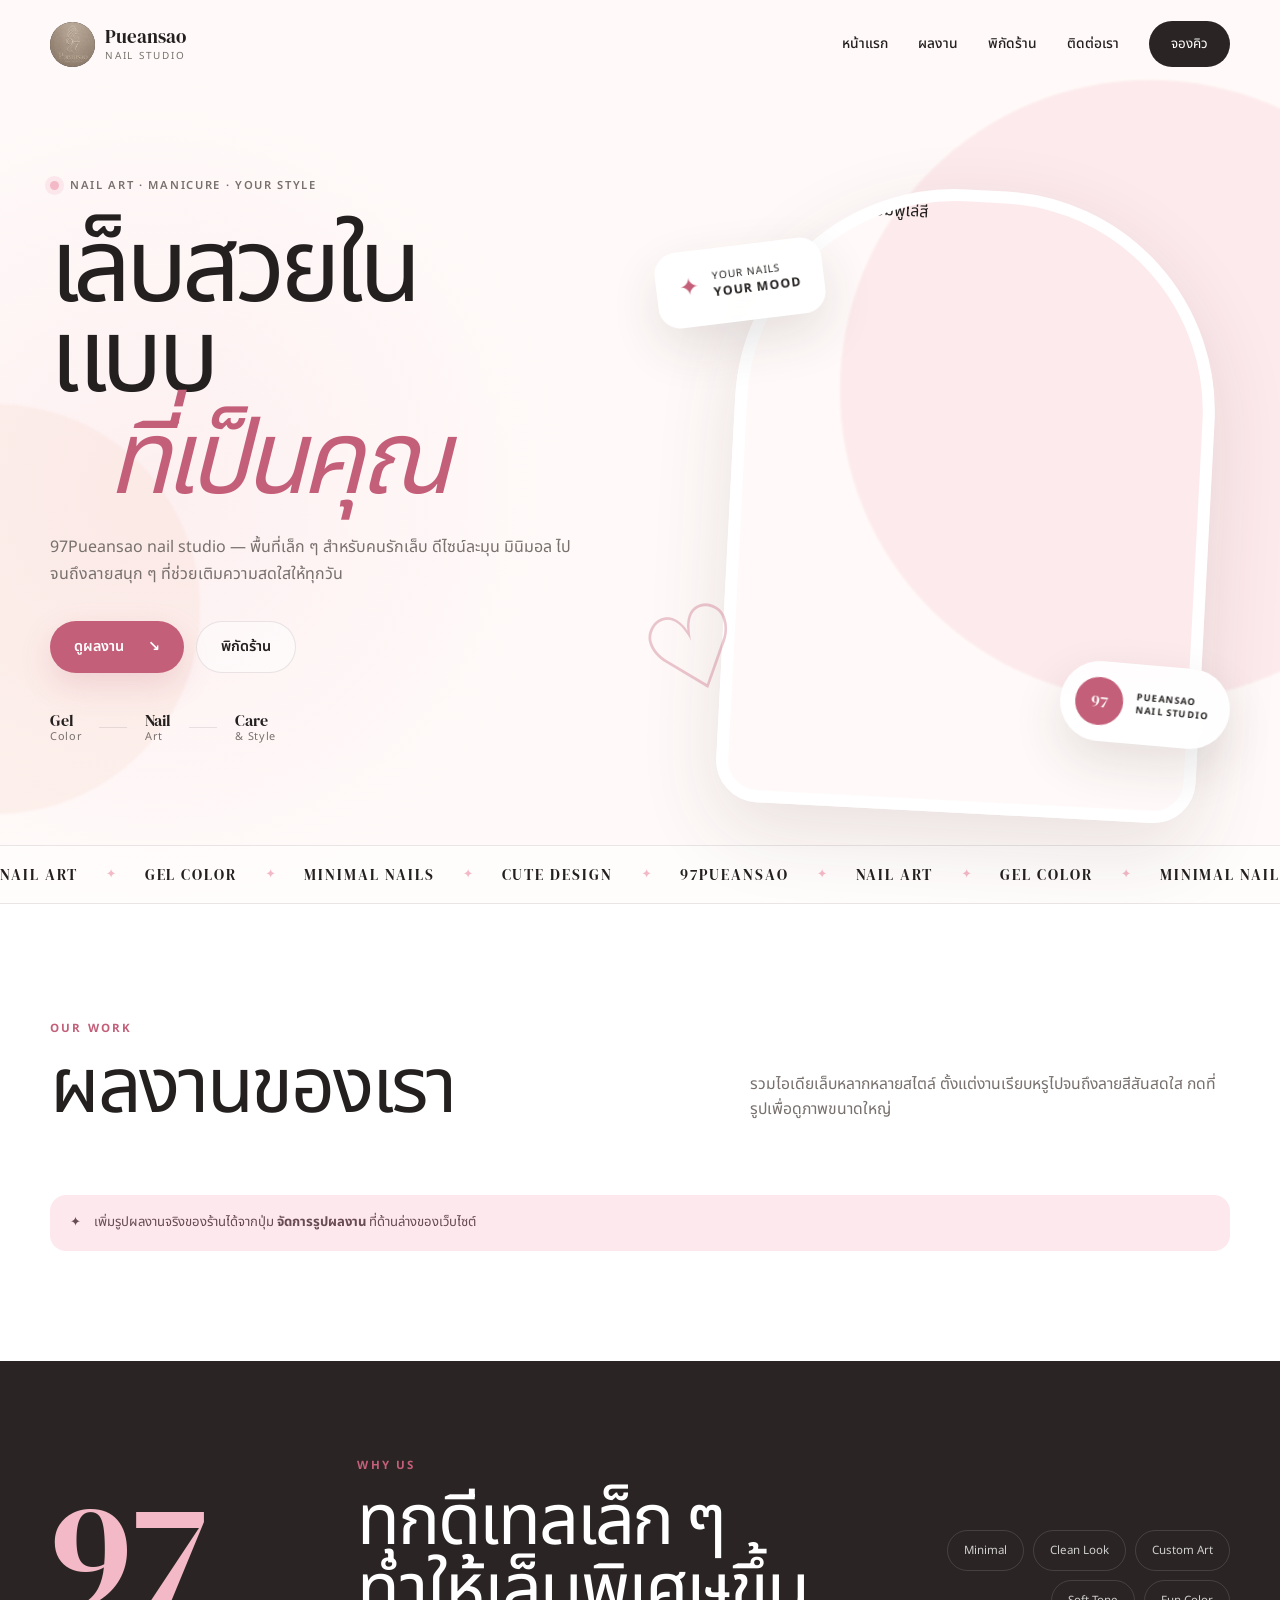
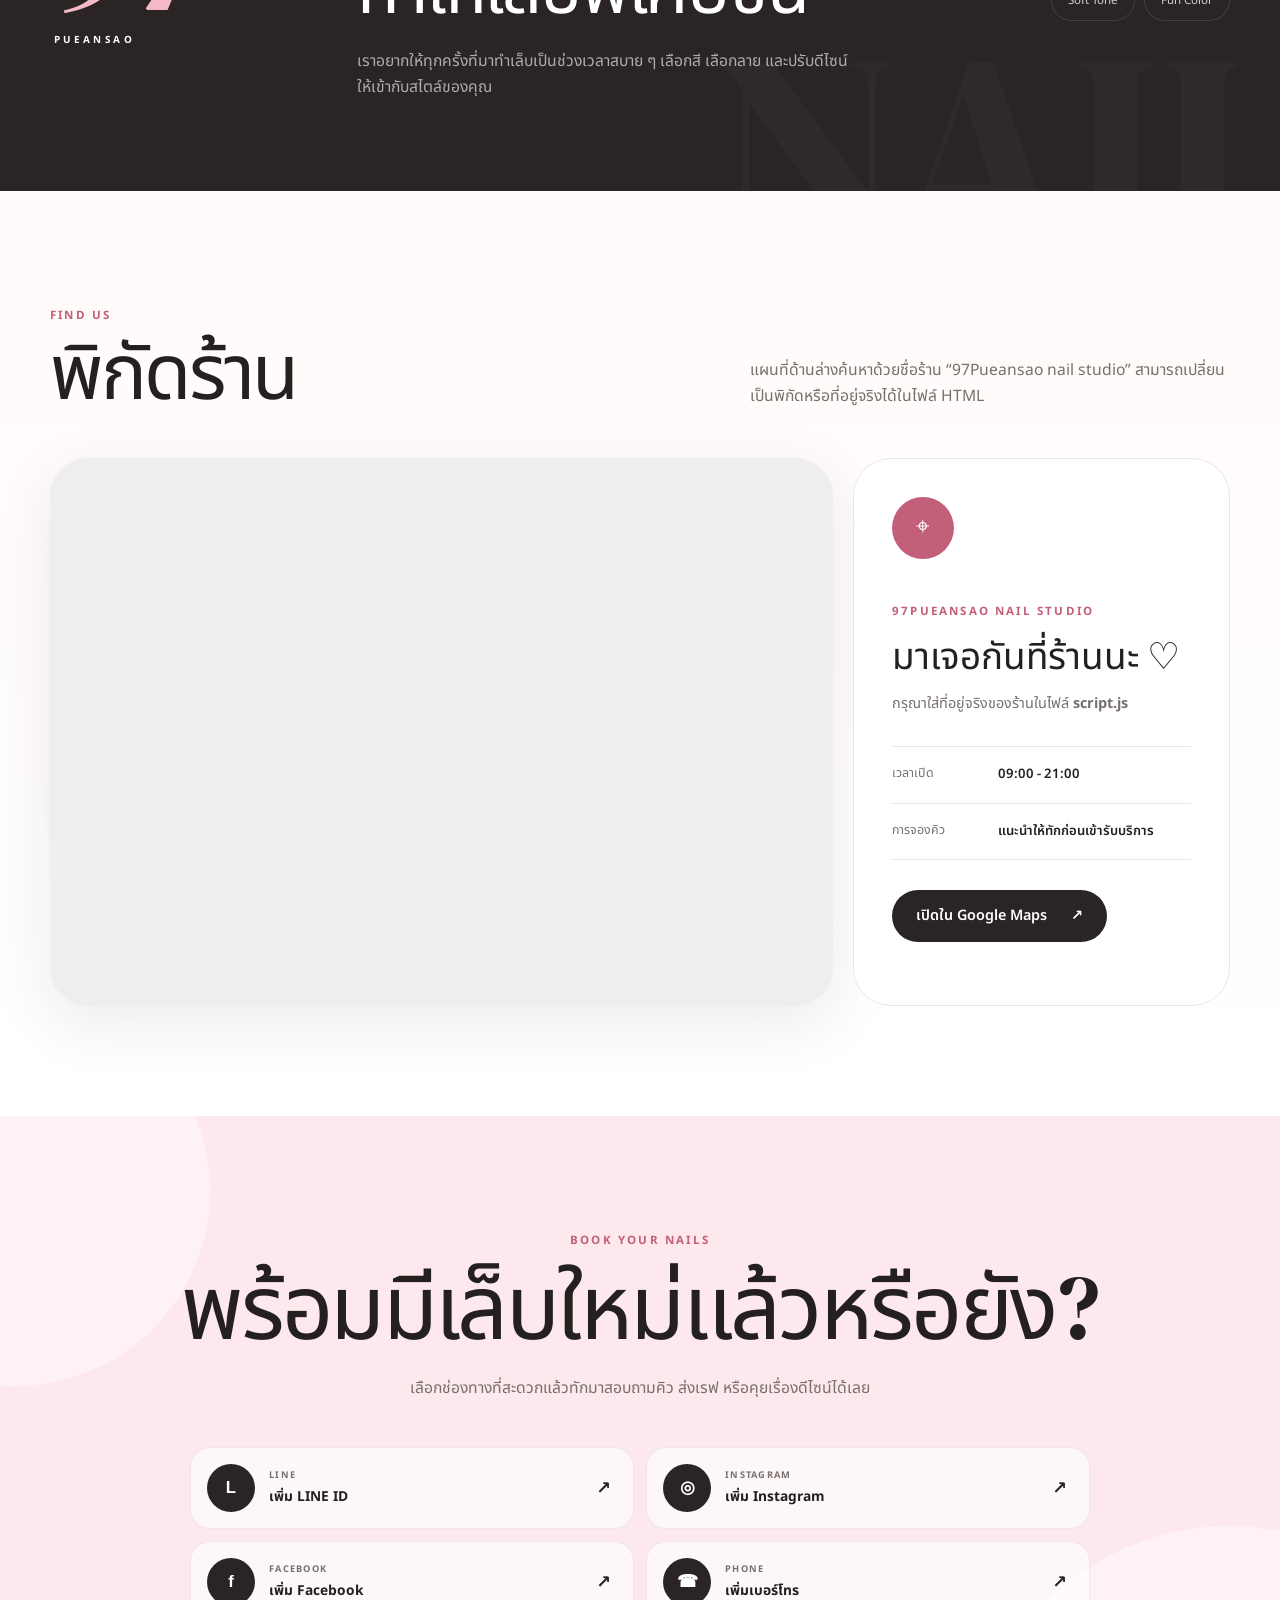
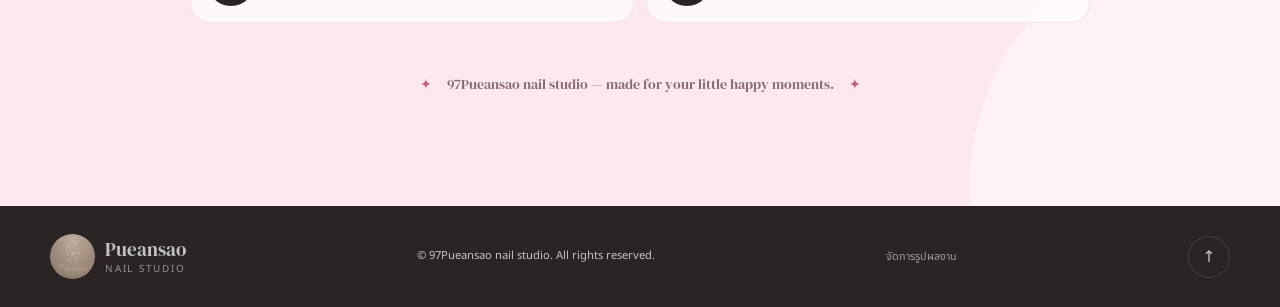
==== commit dfe1184a: "Update User" ====
--- a/index.html
+++ b/index.html
@@ -314,7 +314,8 @@
       <button class="dialog-close" type="button" data-close-dialog="adminLoginDialog" aria-label="ปิด">×</button>
       <span class="section-kicker">ADMIN</span>
       <h2 id="adminLoginTitle">เข้าสู่ระบบจัดการรูป</h2>
-      <p>กรอกรหัสผ่านเพื่อเพิ่มหรือลบรูปผลงาน</p>
+      <p>เข้าสู่ระบบด้วยบัญชีแอดมินของ Supabase เพื่อเพิ่มหรือลบรูปผลงาน</p>
+      <label>อีเมล<input id="adminEmail" type="email" required autocomplete="email" /></label>
       <label>รหัสผ่าน<input id="adminPassword" type="password" required autocomplete="current-password" /></label>
       <p class="form-message" id="adminLoginMessage" aria-live="polite"></p>
       <button class="btn btn-dark" type="submit">เข้าสู่ระบบ <span>→</span></button>
@@ -345,6 +346,7 @@
     </div>
   </div>
 
+  <script src="https://cdn.jsdelivr.net/npm/@supabase/supabase-js@2"></script>
   <script src="script.js"></script>
 </body>
 </html>
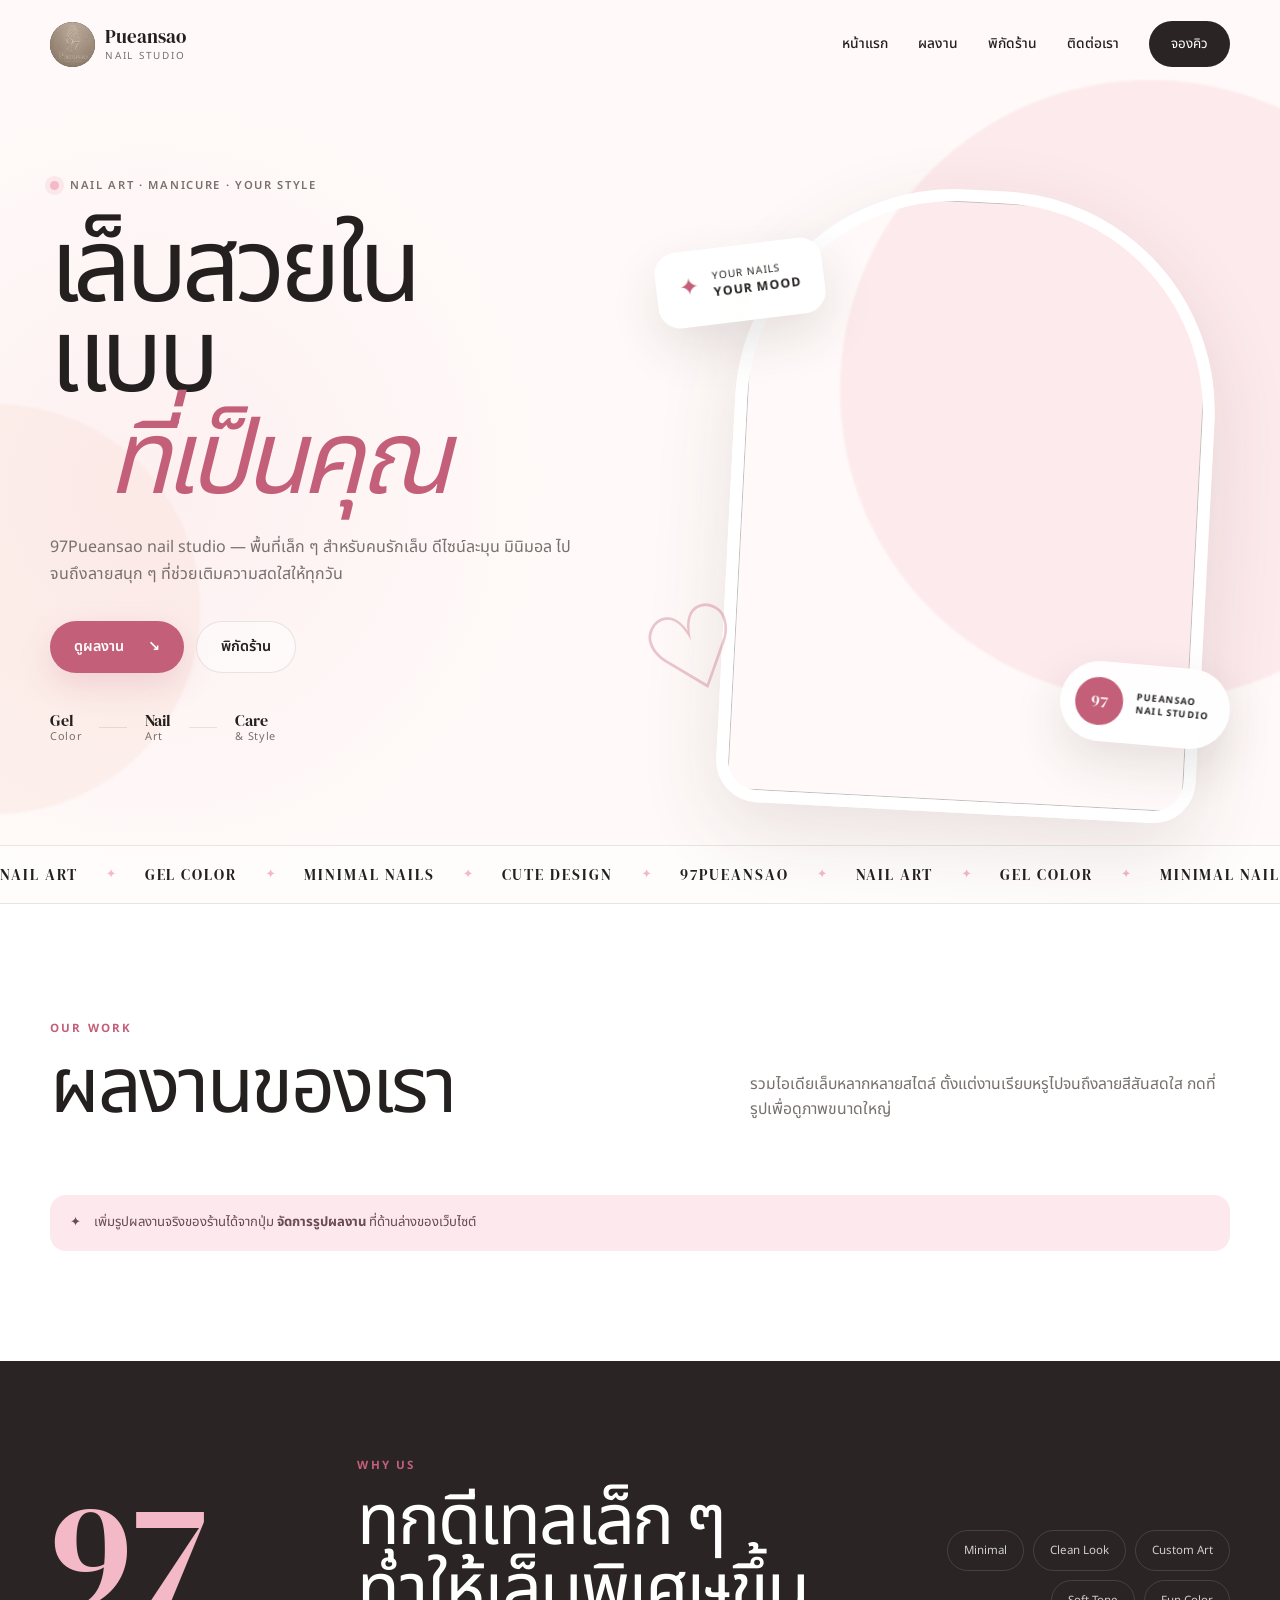
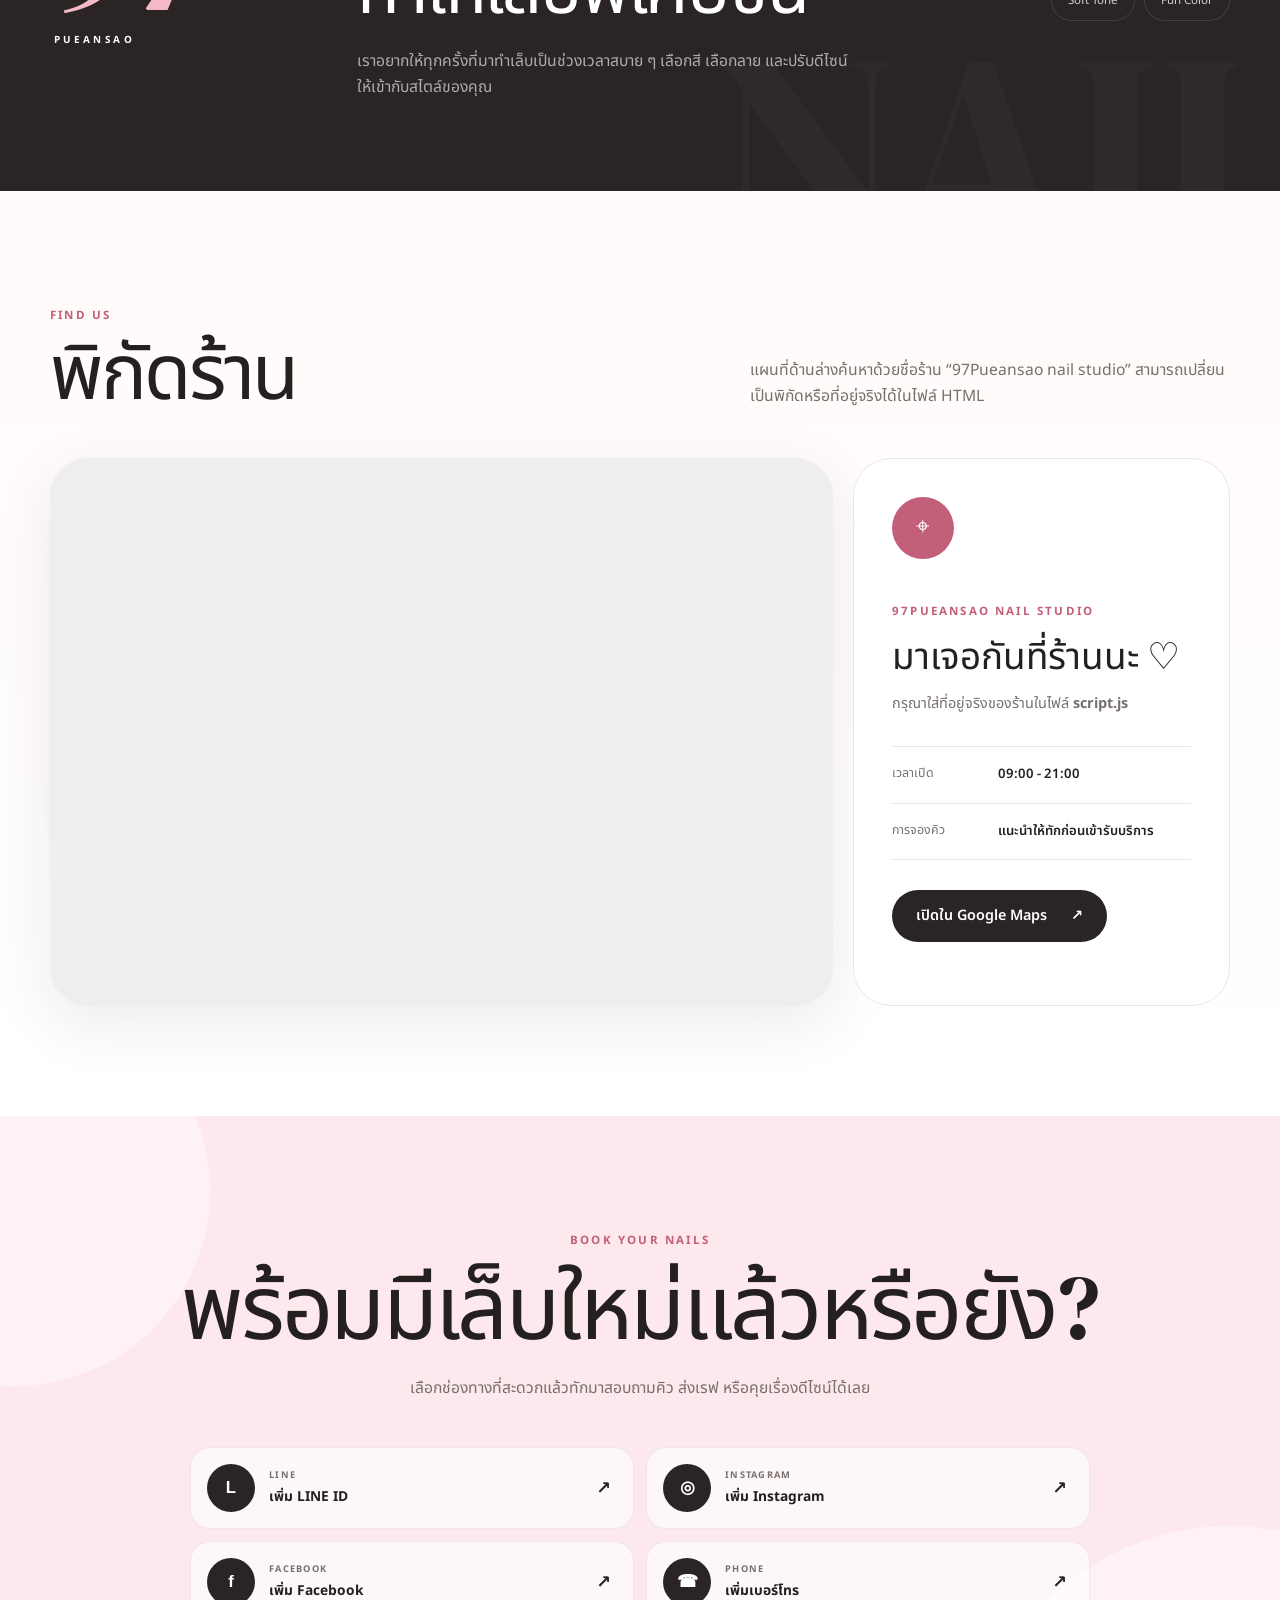
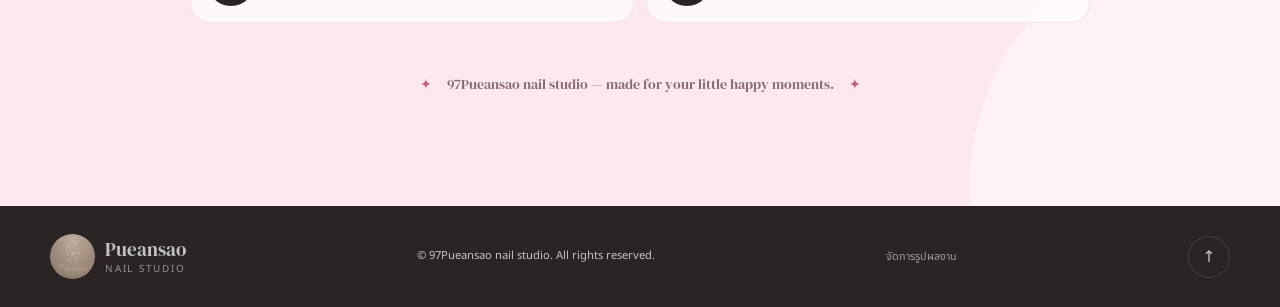
==== commit 1427d034: "Update Image menu" ====
--- a/index.html
+++ b/index.html
@@ -96,8 +96,7 @@
         <div class="hero-visual reveal">
           <div class="hero-card hero-card-main">
             <img
-              src="https://images.unsplash.com/photo-1746607242420-12fc2604775d?auto=format&fit=crop&w=1100&q=86"
-              alt="ตัวอย่างเล็บโทนชมพูไล่สี"
+              src="https://raw.githubusercontent.com/97pueansaonailstudio-lab/97pueansao-nail-studio/refs/heads/main/Image%20Full/S__3661832.jpg"
             />
           </div>
 
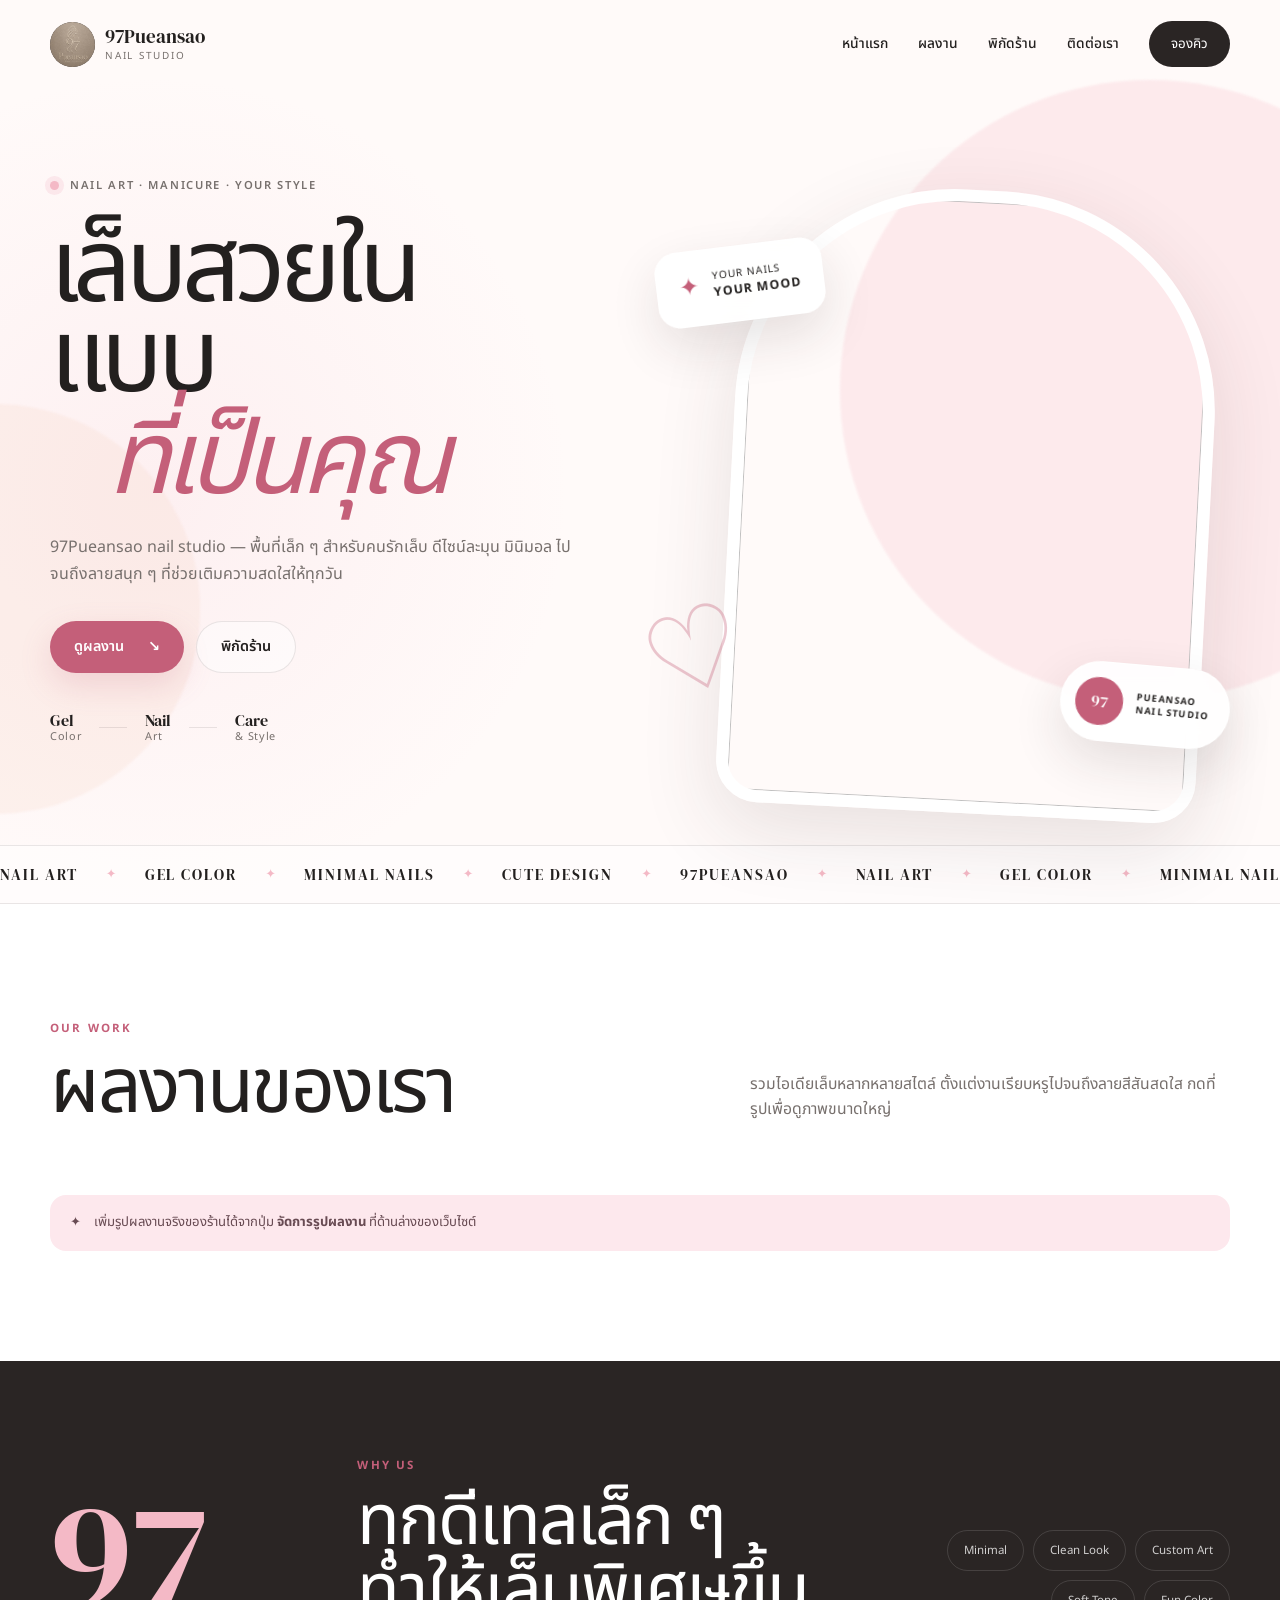
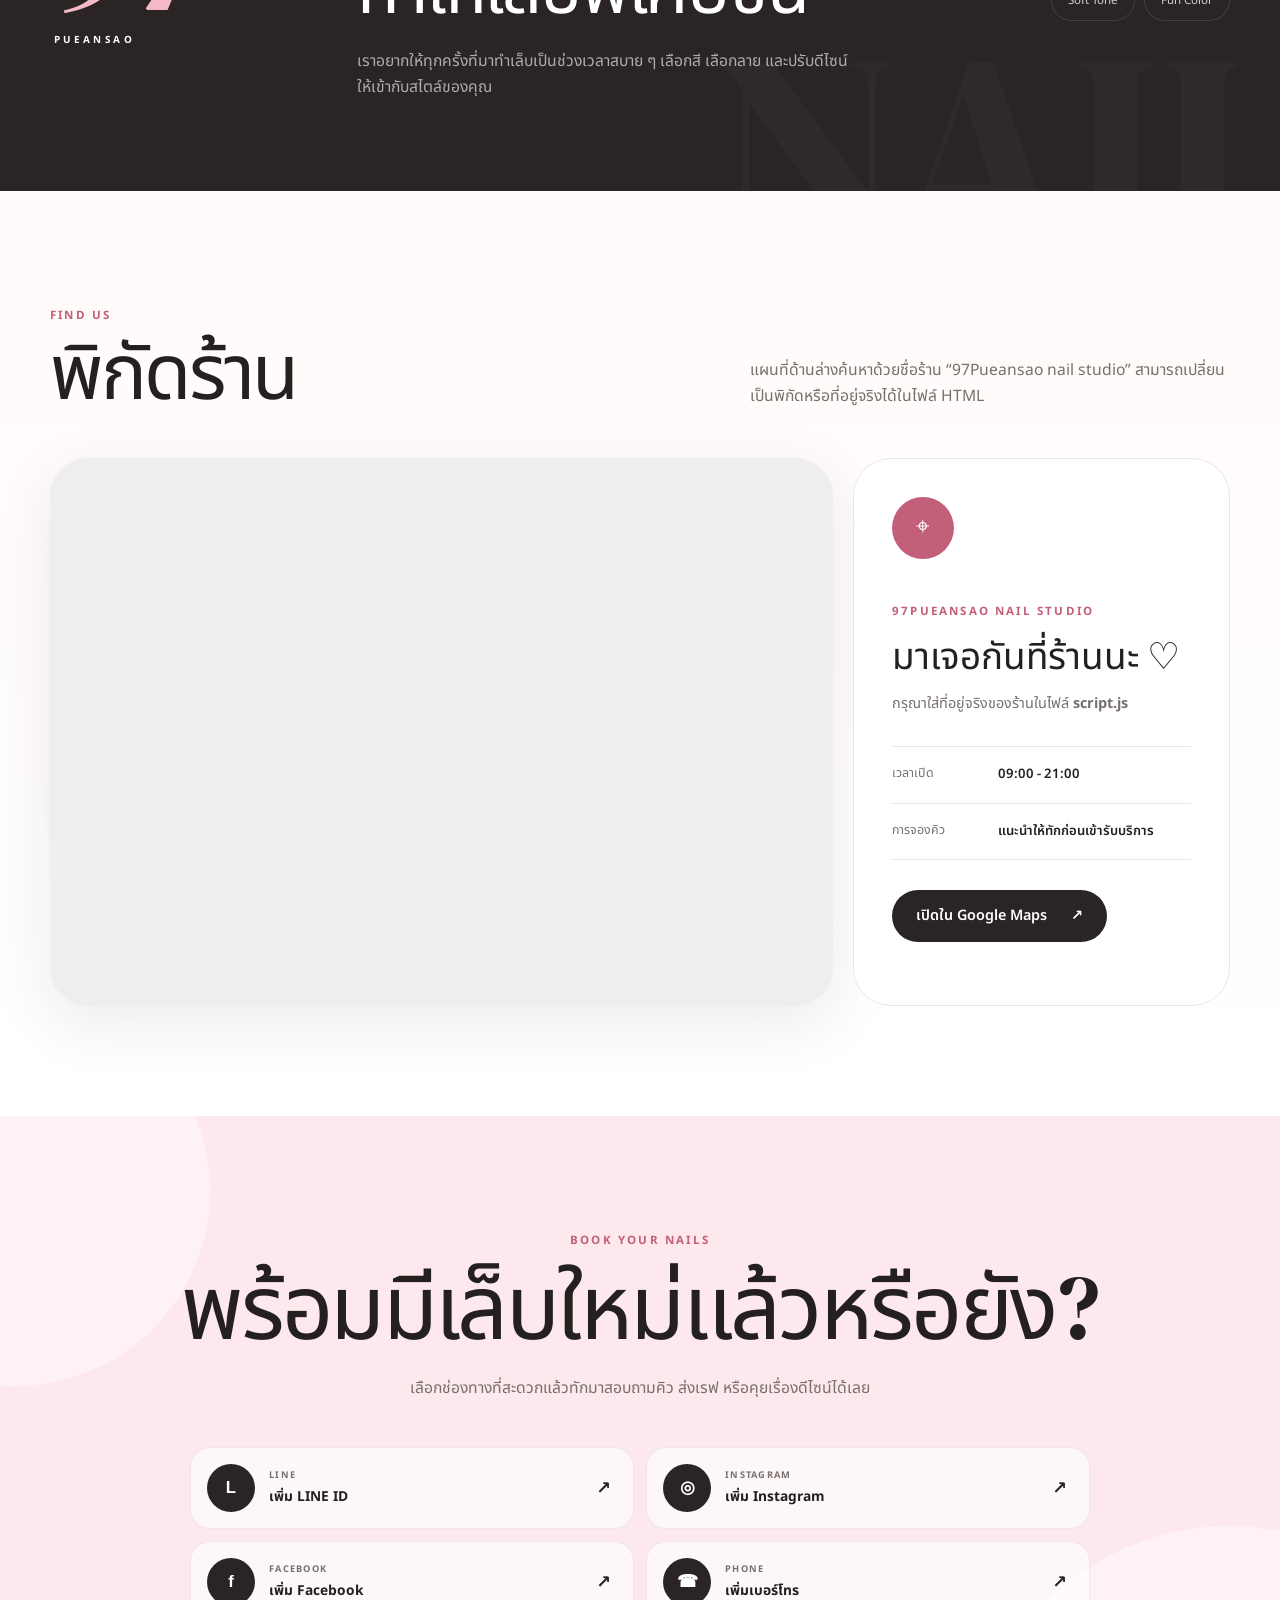
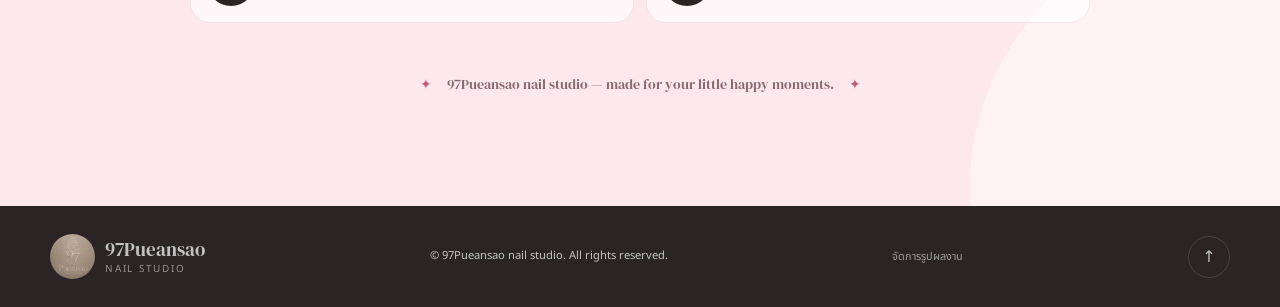
==== commit 49be5027: "Update Logo titel" ====
--- a/index.html
+++ b/index.html
@@ -9,6 +9,7 @@
     content="97Pueansao nail studio — ร้านทำเล็บสไตล์ละมุน ดูผลงาน พิกัดร้าน และช่องทางติดต่อได้ในหน้าเดียว"
   />
   <title>97Pueansao nail studio</title>
+  <link rel="icon" type="image/jpeg" href="assets/logo.jpg" />
 
   <link rel="preconnect" href="https://fonts.googleapis.com">
   <link rel="preconnect" href="https://fonts.gstatic.com" crossorigin>
@@ -23,7 +24,7 @@
       <a class="brand" href="#top" aria-label="97Pueansao nail studio">
         <span class="brand-mark"><img src="assets/logo.jpg" alt="โลโก้ Pueansao Nail Studio" /></span>
         <span class="brand-text">
-          <strong>Pueansao</strong>
+          <strong>97Pueansao</strong>
           <small>nail studio</small>
         </span>
       </a>
@@ -295,7 +296,7 @@
       <a class="brand footer-brand" href="#top">
         <span class="brand-mark"><img src="assets/logo.jpg" alt="โลโก้ Pueansao Nail Studio" /></span>
         <span class="brand-text">
-          <strong>Pueansao</strong>
+          <strong>97Pueansao</strong>
           <small>nail studio</small>
         </span>
       </a>
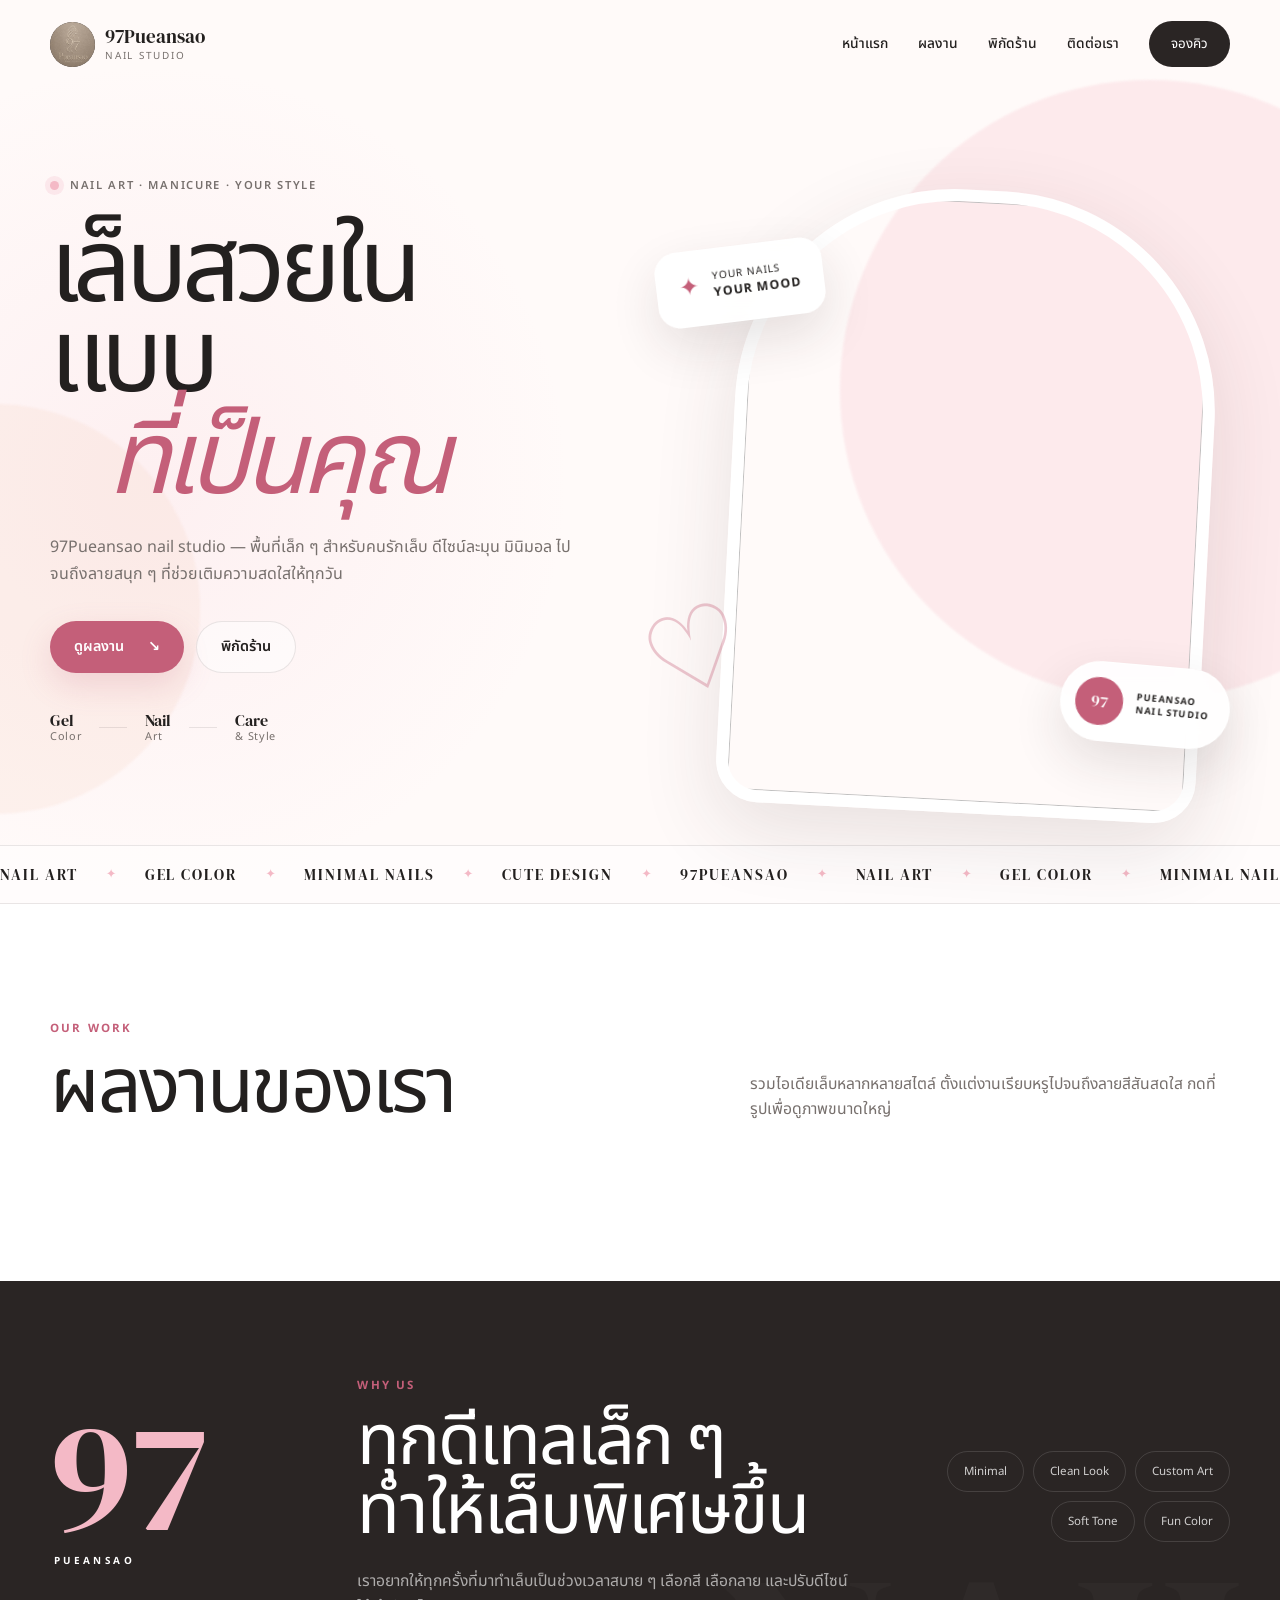
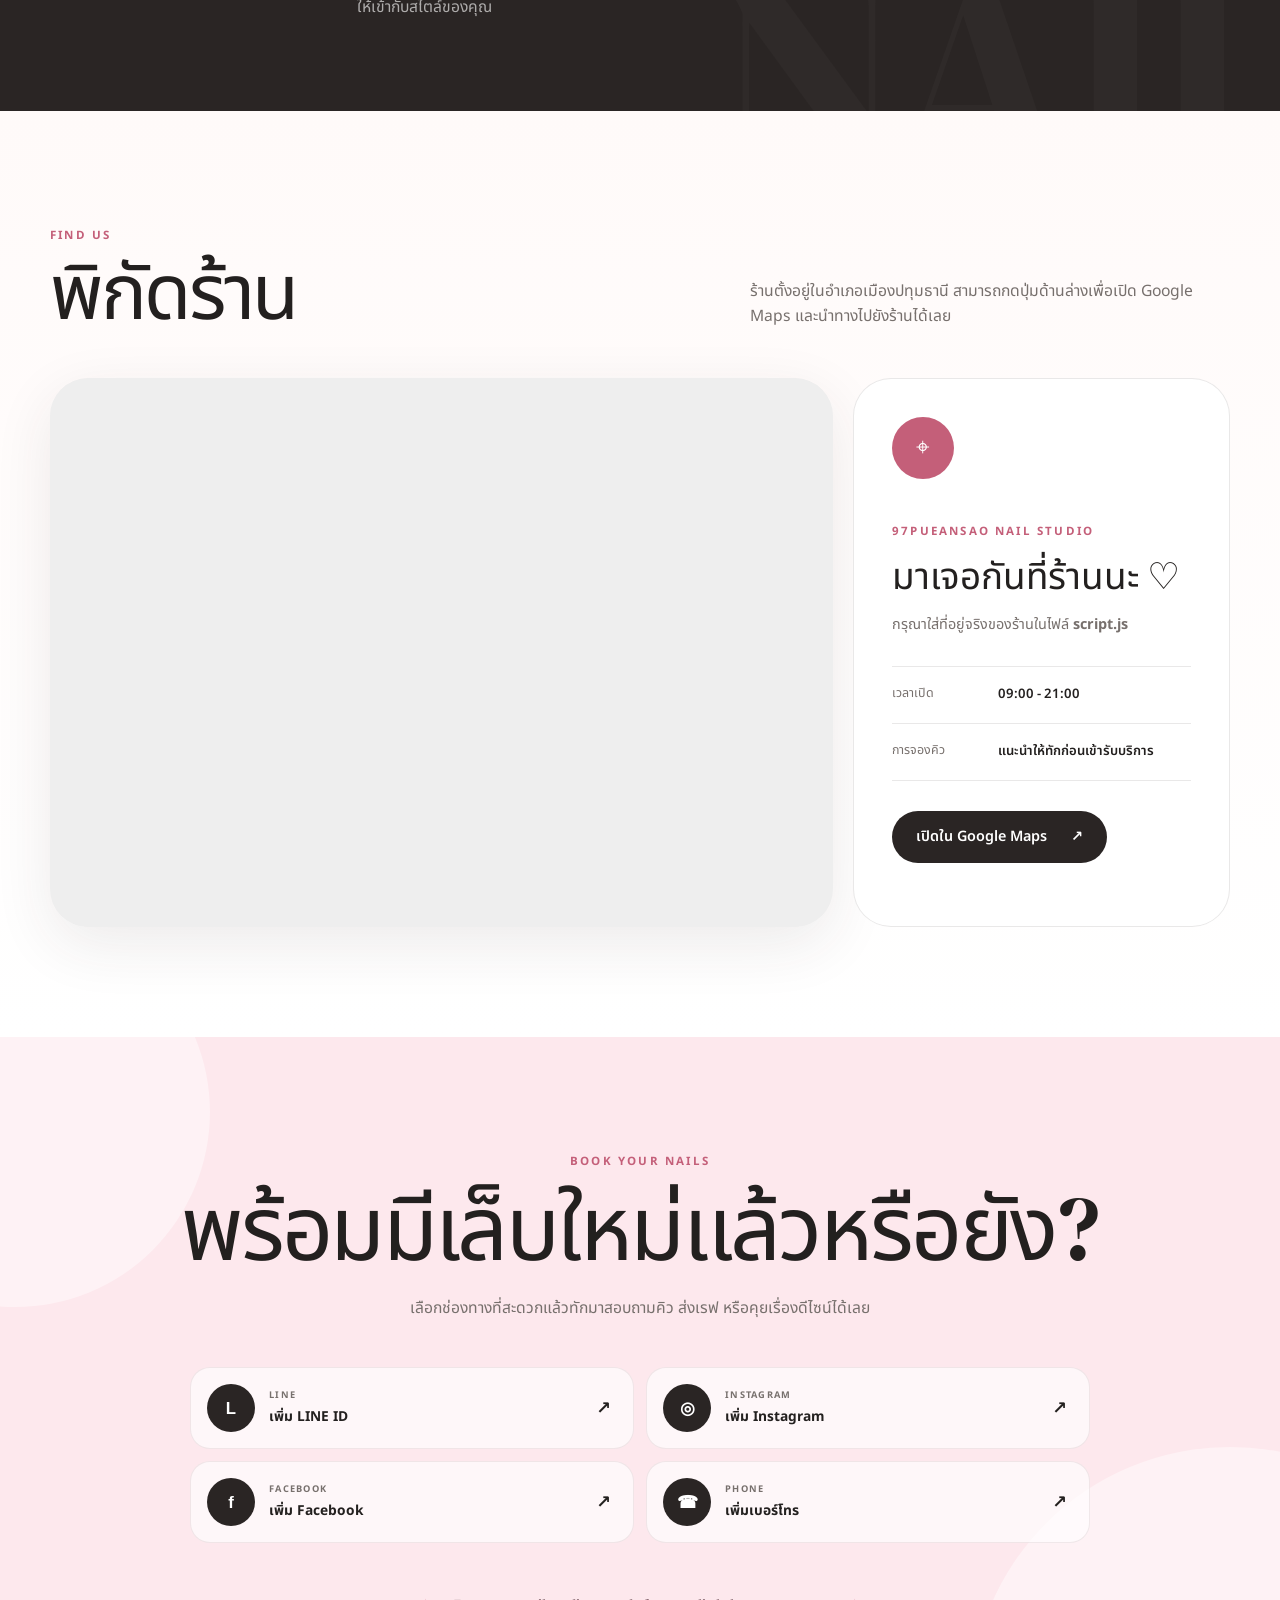
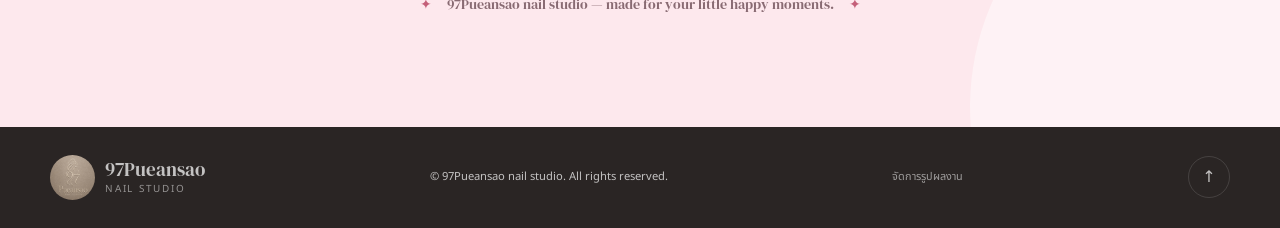
==== commit 752ce5a2: "Update" ====
--- a/index.html
+++ b/index.html
@@ -145,13 +145,6 @@
         </div>
 
         <div class="gallery" id="gallery"></div>
-
-        <div class="portfolio-note reveal">
-          <span>✦</span>
-          <p>
-            เพิ่มรูปผลงานจริงของร้านได้จากปุ่ม <strong>จัดการรูปผลงาน</strong> ที่ด้านล่างของเว็บไซต์
-          </p>
-        </div>
       </div>
     </section>
 
@@ -189,9 +182,8 @@
             <h2>พิกัดร้าน</h2>
           </div>
           <p>
-            แผนที่ด้านล่างค้นหาด้วยชื่อร้าน “97Pueansao nail studio”
-            สามารถเปลี่ยนเป็นพิกัดหรือที่อยู่จริงได้ในไฟล์ HTML
-          </p>
+            ร้านตั้งอยู่ในอำเภอเมืองปทุมธานี
+            สามารถกดปุ่มด้านล่างเพื่อเปิด Google Maps และนำทางไปยังร้านได้เลย
         </div>
 
         <div class="location-grid">
@@ -340,10 +332,13 @@
 
   <div class="lightbox" id="lightbox" aria-hidden="true" role="dialog" aria-label="รูปผลงานขนาดใหญ่">
     <button class="lightbox-close" type="button" aria-label="ปิดรูป">×</button>
+    <button class="lightbox-nav lightbox-prev" id="lightboxPrev" type="button" aria-label="ดูรูปก่อนหน้า">←</button>
     <div class="lightbox-content">
       <img id="lightboxImage" src="" alt="" />
       <p id="lightboxTitle"></p>
+      <small id="lightboxCounter" aria-live="polite"></small>
     </div>
+    <button class="lightbox-nav lightbox-next" id="lightboxNext" type="button" aria-label="ดูรูปถัดไป">→</button>
   </div>
 
   <script src="https://cdn.jsdelivr.net/npm/@supabase/supabase-js@2"></script>
--- a/styles.css
+++ b/styles.css
@@ -1031,6 +1031,32 @@
   font-size: 1.1rem;
 }
 
+.lightbox-content small {
+  margin-top: 4px;
+  color: rgba(255,255,255,.68);
+  font-size: .72rem;
+}
+
+.lightbox-nav {
+  position: absolute;
+  z-index: 2;
+  top: 50%;
+  width: 52px;
+  height: 52px;
+  border: 1px solid rgba(255,255,255,.35);
+  border-radius: 50%;
+  color: white;
+  background: rgba(42,37,36,.48);
+  font-size: 1.6rem;
+  cursor: pointer;
+  transform: translateY(-50%);
+  transition: background .2s ease, transform .2s ease;
+}
+
+.lightbox-nav:hover { background: var(--rose); transform: translateY(-50%) scale(1.06); }
+.lightbox-prev { left: 28px; }
+.lightbox-next { right: 28px; }
+
 .lightbox-close {
   position: absolute;
   top: 22px;
@@ -1348,6 +1374,10 @@
   .lightbox {
     padding: 18px;
   }
+
+  .lightbox-nav { width: 44px; height: 44px; }
+  .lightbox-prev { left: 12px; }
+  .lightbox-next { right: 12px; }
 }
 
 @media (prefers-reduced-motion: reduce) {
